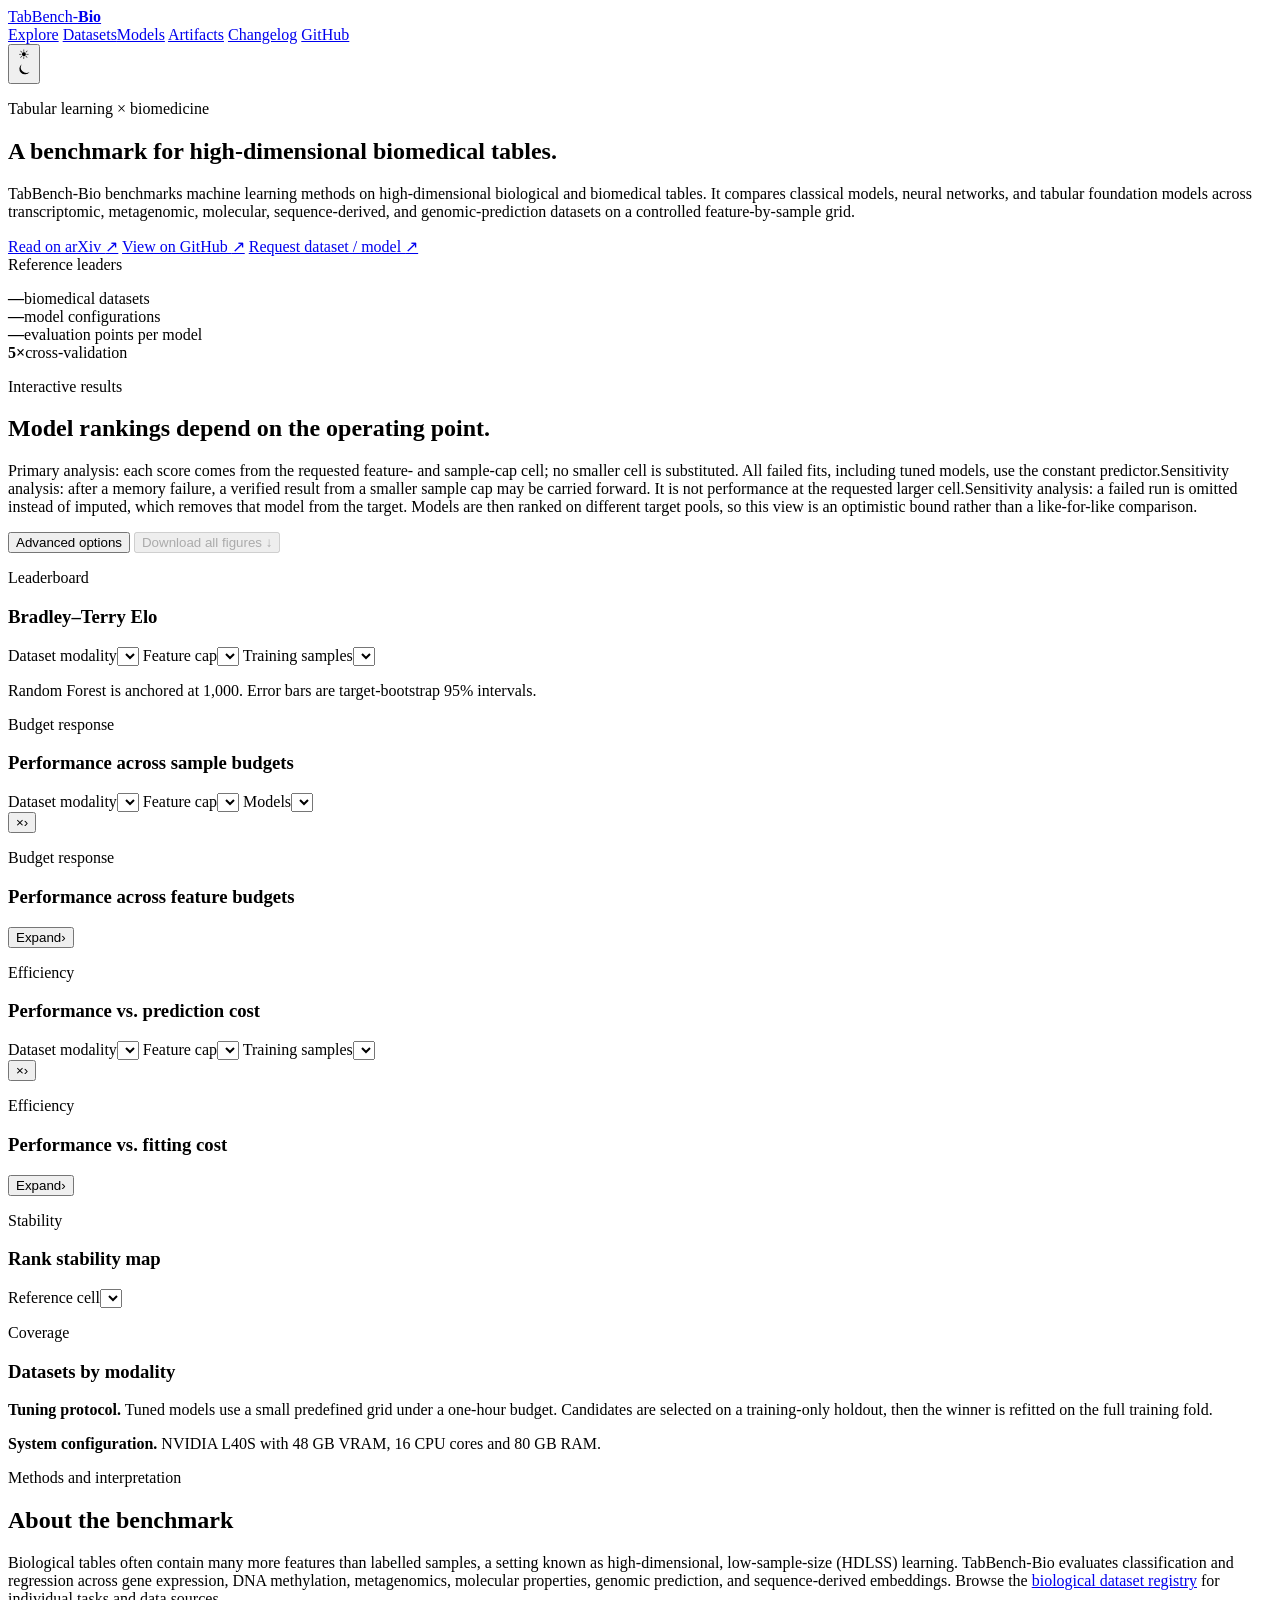
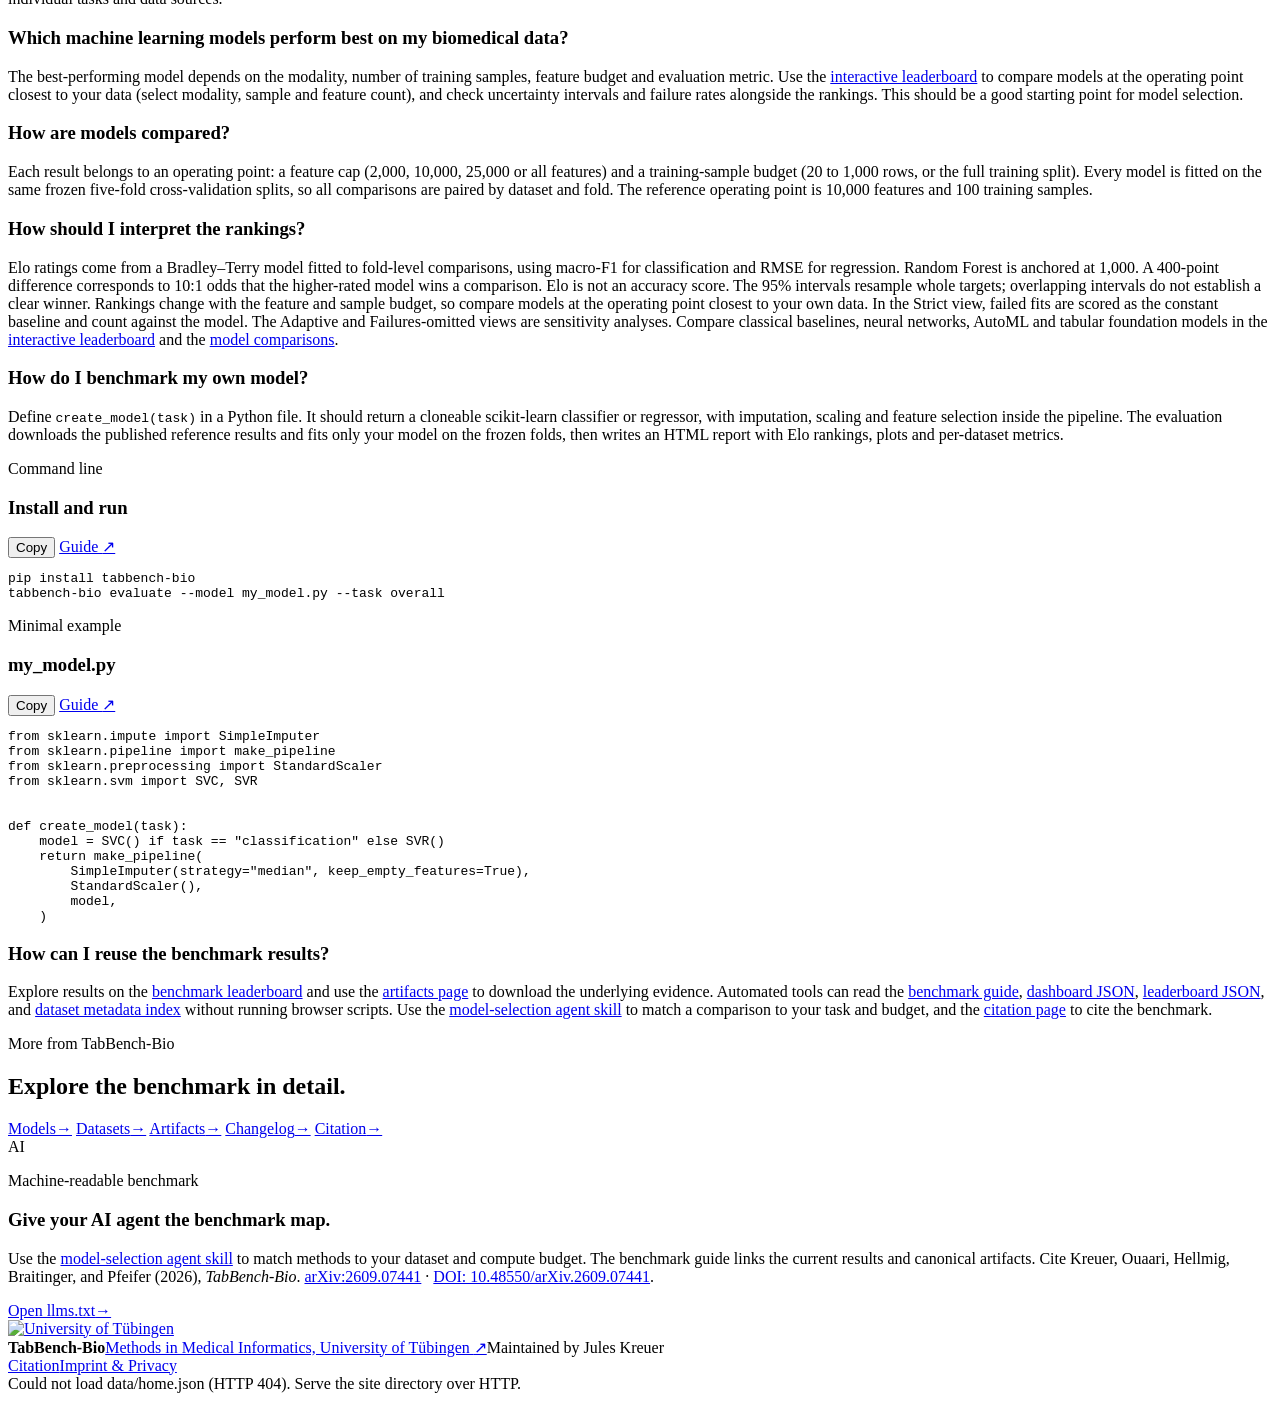
==== src/tabbench_bio/web/index.html @ 3bdc863c "Reduce dashboard downloads and defer chart loading" ====
<!doctype html>
<html lang="en">

<head>
  <meta charset="utf-8">
  <meta name="viewport" content="width=device-width, initial-scale=1">
  <meta name="description"
    content="Which models perform best on biological data? Compare machine learning methods for gene expression and other biomedical tables with TabBench-Bio.">
  <meta name="theme-color" content="#f4f5f1">
  <link rel="canonical" href="https://tabbench-bio.eu/">
  <link rel="alternate" type="application/vnd.sqlite3"
    href="https://github.com/not-a-feature/TabBench-Bio/releases/download/v0.4.0/results.sqlite"
    title="TabBench-Bio results">
  <link rel="alternate" type="text/plain" href="https://tabbench-bio.eu/llms.txt"
    title="TabBench-Bio guide for AI agents">
  <link rel="alternate" type="text/x-citation-cff" href="https://tabbench-bio.eu/CITATION.cff"
    title="TabBench-Bio citation metadata">
  <meta property="og:type" content="website">
  <meta property="og:site_name" content="TabBench-Bio">
  <meta property="og:url" content="https://tabbench-bio.eu/">
  <meta property="og:title" content="TabBench-Bio">
  <meta property="og:description"
    content="Which models perform best on biological data? Compare machine learning methods for gene expression and other biomedical tables with TabBench-Bio.">
  <meta property="og:image" content="https://tabbench-bio.eu/assets/og.png?v=426ed14dd8069be4">
  <meta property="og:image:width" content="1732">
  <meta property="og:image:height" content="908">
  <meta name="twitter:card" content="summary_large_image">
  <meta name="twitter:title" content="TabBench-Bio">
  <meta name="twitter:description"
    content="Which models perform best on biological data? Compare machine learning methods for gene expression and other biomedical tables with TabBench-Bio.">
  <meta name="twitter:image" content="https://tabbench-bio.eu/assets/og.png?v=426ed14dd8069be4">
  <script type="application/ld+json">
    {
      "@context": "https://schema.org",
      "@graph": [
        {
          "@type": "WebSite",
          "@id": "https://tabbench-bio.eu/#website",
          "url": "https://tabbench-bio.eu/",
          "name": "TabBench-Bio",
          "alternateName": "TabBench Bio",
          "description": "Which models perform best on biological data? Compare machine learning methods for gene expression and other biomedical tables with TabBench-Bio.",
          "inLanguage": "en",
          "sameAs": [
            "https://github.com/not-a-feature/TabBench-Bio"
          ]
        },
        {
          "@type": "WebPage",
          "@id": "https://tabbench-bio.eu/#webpage",
          "url": "https://tabbench-bio.eu/",
          "name": "TabBench-Bio",
          "description": "Which models perform best on biological data? Compare machine learning methods for gene expression and other biomedical tables with TabBench-Bio.",
          "isPartOf": {
            "@id": "https://tabbench-bio.eu/#website"
          },
          "inLanguage": "en",
          "keywords": [
            "biological data model comparison",
            "machine learning for gene expression",
            "biomedical tabular learning",
            "tabular foundation models",
            "high-dimensional low-sample-size learning"
          ]
        }
      ]
    }
  </script>
  <title>TabBench-Bio · Benchmark for Biomedical Tabular Data</title>
  <link rel="icon" href="assets/favicon.svg?v=20260821-4" type="image/svg+xml">
  <link rel="preload" href="assets/fonts/AtkinsonHyperlegibleNext-Regular.woff2" as="font" type="font/woff2"
    crossorigin>
  <link rel="preload" href="assets/fonts/AtkinsonHyperlegibleNext-Bold.woff2" as="font" type="font/woff2" crossorigin>
  <link rel="stylesheet" href="style.min.css?v=20261111-toolbar-actions">
  <script defer src="js/analytics.js?v=20260908-optout"></script>
  <script defer src="js/app.js?v=20261123-chart-data"></script>
</head>

<body data-page="home">
  <header class="site-header">
    <a class="wordmark" href="index.html" aria-label="TabBench-Bio home">
      <span class="wordmark-mark" aria-hidden="true"></span>
      <span>TabBench-<strong>Bio</strong></span>
    </a>
    <nav aria-label="Primary navigation">
      <a href="#explore">Explore</a>
      <a href="/datasets/">Datasets</a><a href="/models/">Models</a>
      <a href="artifacts.html">Artifacts</a>
      <a href="changelog.html">Changelog</a>
      <a id="nav-github" href="https://github.com/not-a-feature/TabBench-Bio">GitHub</a>
    </nav>
    <button id="theme-toggle" class="theme-button" type="button" aria-label="Switch to dark theme" aria-pressed="false"
      title="Switch to dark theme">
      <span class="theme-icon theme-icon-sun" aria-hidden="true">☀</span>
      <span class="theme-icon theme-icon-moon" aria-hidden="true"><svg viewBox="0 0 24 24" role="img">
          <path d="M20.7 15.1A8.5 8.5 0 0 1 8.9 3.3 8.5 8.5 0 1 0 20.7 15.1Z"></path>
        </svg></span>
    </button>
  </header>

  <main id="top">
    <section class="hero shell">
      <div class="hero-copy">
        <p class="eyebrow">Tabular learning × biomedicine</p>
        <h1>A benchmark for high-dimensional biomedical tables.</h1>
        <p class="lede">
          TabBench-Bio benchmarks machine learning methods on high-dimensional biological and biomedical tables.
          It compares classical models, neural networks, and tabular foundation models across
          transcriptomic, metagenomic, molecular, sequence-derived, and genomic-prediction datasets on a controlled
          feature-by-sample grid.
        </p>
        <div class="hero-actions">
          <a id="paper-link" class="button button-primary" href="https://arxiv.org/abs/2609.07441">Read on arXiv <span
              aria-hidden="true">↗</span></a>
          <a id="github-link" class="button" href="https://github.com/not-a-feature/TabBench-Bio">View on GitHub <span
              aria-hidden="true">↗</span></a>
          <a id="request-link" class="button"
            href="https://github.com/not-a-feature/TabBench-Bio/issues/new?template=benchmark-request.yml">Request
            dataset / model <span aria-hidden="true">↗</span></a>
        </div>
      </div>
      <aside class="leader-card" aria-labelledby="leader-title">
        <div class="leader-heading">
          <span id="leader-title">Reference leaders</span>
        </div>
        <ol id="podium-list" class="podium-list" aria-label="Top three models at the reference setting"></ol>
        <p id="podium-note" class="podium-note"></p>
      </aside>
    </section>

    <section class="metric-strip shell" aria-label="Benchmark summary">
      <div><strong id="dataset-count">—</strong><span>biomedical datasets</span></div>
      <div><strong id="model-count">—</strong><span>model configurations</span></div>
      <div><strong id="evaluation-points-per-model">—</strong><span>evaluation points per model</span></div>
      <div><strong>5×</strong><span>cross-validation</span></div>
    </section>

    <section id="explore" class="section section-results shell">
      <div class="section-heading">
        <div>
          <p class="eyebrow">Interactive results</p>
          <h2>Model rankings depend on the operating point.</h2>
        </div>
      </div>
      <div class="results-toolbar">
        <div class="analysis-view-control">
          <div class="analysis-view-options" role="group" aria-label="Analysis view" data-advanced-option hidden>
            <button id="view-strict" class="button button-primary" type="button" aria-pressed="true">Strict
              (primary)</button>
            <button id="view-adaptive" class="button" type="button" aria-pressed="false">Adaptive (sensitivity)</button>
            <button id="view-conditional" class="button" type="button" aria-pressed="false">Failures omitted
              (sensitivity)</button>
            <button id="show-all-models" class="button model-visibility-control" type="button" aria-pressed="false">Show
              all models</button>
          </div>
          <p id="analysis-view-note" class="analysis-view-note" aria-live="polite"><span id="analysis-view-note-strict"
              class="is-active" aria-hidden="false">Primary analysis: each score comes from the requested feature- and
              sample-cap cell; no smaller cell is substituted. All failed fits, including tuned models, use
              the constant predictor.</span><span id="analysis-view-note-adaptive" aria-hidden="true">Sensitivity
              analysis: after a memory failure, a verified result from a smaller sample cap may be carried forward. It
              is not performance at the requested larger cell.</span><span id="analysis-view-note-conditional"
              aria-hidden="true">Sensitivity analysis: a failed run is omitted instead of imputed, which removes that
              model from the target. Models are then ranked on different target pools, so this view is an optimistic
              bound rather than a like-for-like comparison.</span></p>
        </div>
        <div class="results-toolbar-actions">
          <button id="advanced-options" class="button" type="button" aria-pressed="false">Advanced options</button>
        <button id="download-all-figures"
          title="Download current chart selections, including collapsed plots, for all three analysis modes with default and all models (PNG and SVG)."
          class="button figure-download-button" type="button" disabled>Download all figures <span
            aria-hidden="true">↓</span></button>
        </div>
      </div>
      <article class="panel panel-main" id="elo-panel">
        <div class="panel-head">
          <div class="panel-title-toggle">
            <div>
              <p class="panel-kicker">Leaderboard</p>
              <h3>Bradley–Terry Elo</h3>
            </div>
          </div>
          <div class="controls">
            <label data-advanced-option hidden>Metric<select id="elo-metric" aria-label="Leaderboard metric"></select></label>
            <label>Dataset modality<select id="elo-domain" aria-label="Elo dataset modality"></select></label>
            <label>Feature cap<select id="elo-cap" aria-label="Feature cap"></select></label>
            <label>Training samples<select id="elo-samples" aria-label="Training samples"></select></label>
          </div>
        </div>
        <div id="elo-content" class="panel-chart-content">
          <div id="elo-chart" class="plot" role="region" aria-label="Interactive Elo leaderboard"></div>
          <p id="elo-metric-note" class="metric-note" hidden>Classification hyperparameter tuning was optimized for
            Macro-F1. Alternative metrics re-rank the same fitted models.</p>
          <div class="chart-foot">
            <div id="family-legend" class="legend"></div>
            <p id="elo-note">Random Forest is anchored at 1,000. Error bars are target-bootstrap 95% intervals.</p>
            <p id="elo-overlap-warning" class="model-card-limit-warning" hidden></p>
            <p id="elo-classification-warning" class="model-card-limit-warning" hidden></p>
          </div>
        </div>
      </article>

      <article class="panel panel-main panel-collapse is-expanded" id="performance-panel">
        <div class="panel-head">
          <div class="panel-title-toggle">
            <div>
              <p class="panel-kicker">Budget response</p>
              <h3>Performance across sample budgets</h3>
            </div>
          </div>
          <div class="controls controls-wide">
            <label>Dataset modality<select id="perf-domain" aria-label="Performance dataset modality"></select></label>
            <label>Feature cap<select id="perf-cap" aria-label="Performance feature cap"></select></label>
            <label>Models<select id="perf-group" aria-label="Model group"></select></label>
            <label class="checkbox-control" data-advanced-option hidden><span>Uncertainty</span><span class="checkbox-row"><input id="perf-ci"
                  type="checkbox">95% CI</span></label>
          </div>
          <button class="panel-toggle" type="button" aria-expanded="true" aria-controls="performance-content"
            aria-label="Close Performance across sample budgets"><span class="panel-toggle-label">×</span><span
              class="collapse-chevron" aria-hidden="true">›</span></button>
        </div>
        <div id="performance-content" class="panel-chart-content">
          <div id="performance-chart" class="plot" role="region" aria-label="Interactive model performance curves">
          </div>
          <p id="performance-note" class="chart-note"></p>
        </div>
      </article>

      <article class="panel panel-main panel-collapse" id="feature-budget-panel">
        <div class="panel-head">
          <div class="panel-title-toggle">
            <div>
              <p class="panel-kicker">Budget response</p>
              <h3>Performance across feature budgets</h3>
            </div>
          </div>
          <div class="controls controls-wide" hidden>
            <label>Dataset modality<select id="feat-domain"
                aria-label="Feature-budget dataset modality"></select></label>
            <label>Training samples<select id="feat-samples"
                aria-label="Feature-budget training samples"></select></label>
            <label>Models<select id="feat-group" aria-label="Feature-budget model group"></select></label>
            <label class="checkbox-control" data-advanced-option hidden><span>Uncertainty</span><span class="checkbox-row"><input id="feat-ci"
                  type="checkbox">95% CI</span></label>
          </div>
          <button class="panel-toggle" type="button" aria-expanded="false" aria-controls="feature-budget-content"><span
              class="panel-toggle-label">Expand</span><span class="collapse-chevron"
              aria-hidden="true">›</span></button>
        </div>
        <div id="feature-budget-content" class="panel-chart-content" hidden>
          <div id="feature-chart" class="plot" role="region"
            aria-label="Interactive model performance across feature budgets"></div>
          <p id="feature-note" class="chart-note"></p>
        </div>
      </article>

      <article class="panel panel-main panel-collapse is-expanded" id="prediction-cost-panel">
        <div class="panel-head compact">
          <div class="panel-title-toggle">
            <div>
              <p class="panel-kicker">Efficiency</p>
              <h3>Performance vs. prediction cost</h3>
            </div>
          </div>
          <div class="controls">
            <label data-advanced-option hidden>Metric<select id="prediction-cost-metric"
                aria-label="Prediction-cost Pareto metric"></select></label>
            <label>Dataset modality<select id="prediction-cost-domain"
                aria-label="Prediction-cost dataset modality"></select></label>
            <label>Feature cap<select id="prediction-cost-cap"
                aria-label="Prediction-cost feature cap"></select></label>
            <label>Training samples<select id="prediction-cost-samples"
                aria-label="Prediction-cost training samples"></select></label>
          </div>
          <button class="panel-toggle" type="button" aria-expanded="true" aria-controls="prediction-cost-content"
            aria-label="Close Performance vs. prediction cost"><span class="panel-toggle-label">×</span><span
              class="collapse-chevron" aria-hidden="true">›</span></button>
        </div>
        <div id="prediction-cost-content" class="panel-chart-content">
          <div id="prediction-cost-chart" class="plot" role="region" aria-label="Performance versus prediction cost">
          </div>
          <p id="prediction-cost-metric-warning" class="model-card-limit-warning" hidden></p>
          <p id="prediction-cost-note" class="chart-note"></p>
        </div>
      </article>

      <article class="panel panel-main panel-collapse" id="fitting-cost-panel">
        <div class="panel-head">
          <div class="panel-title-toggle">
            <div>
              <p class="panel-kicker">Efficiency</p>
              <h3>Performance vs. fitting cost</h3>
            </div>
          </div>
          <div class="controls" hidden>
            <label data-advanced-option hidden>Metric<select id="cost-metric" aria-label="Pareto metric"></select></label>
            <label>Dataset modality<select id="cost-domain" aria-label="Pareto dataset modality"></select></label>
            <label>Feature cap<select id="cost-cap" aria-label="Pareto feature cap"></select></label>
            <label>Training samples<select id="cost-samples" aria-label="Pareto training samples"></select></label>
          </div>
          <button class="panel-toggle" type="button" aria-expanded="false" aria-controls="fitting-cost-content"><span
              class="panel-toggle-label">Expand</span><span class="collapse-chevron"
              aria-hidden="true">›</span></button>
        </div>
        <div id="fitting-cost-content" class="panel-chart-content" hidden>
          <div id="cost-chart" class="plot" role="region" aria-label="Performance versus fitting cost"></div>
          <p id="cost-metric-warning" class="model-card-limit-warning" hidden></p>
          <p id="cost-note" class="chart-note"></p>
        </div>
      </article>

      <div class="panel-grid">
        <article class="panel" id="rank-panel">
          <div class="panel-head compact">
            <div class="panel-title-toggle">
              <div>
                <p class="panel-kicker">Stability</p>
                <h3>Rank stability map</h3>
              </div>
            </div>
            <div class="controls">
              <label>Reference cell<select id="rank-reference"
                  aria-label="Rank stability reference cell"></select></label>
            </div>
          </div>
          <div id="rank-content" class="panel-chart-content">
            <div id="rank-chart" class="plot plot-small" role="region"
              aria-label="Rank stability relative to the selected cell"></div>
            <p id="rank-note" class="chart-note"></p>
          </div>
        </article>
        <article class="panel" id="composition-panel">
          <div class="panel-head compact">
            <div class="panel-title-toggle">
              <div>
                <p class="panel-kicker">Coverage</p>
                <h3>Datasets by modality</h3>
              </div>
            </div>
          </div>
          <div id="composition-content" class="panel-chart-content">
            <div id="composition-chart" class="plot plot-small" role="region"
              aria-label="Dataset composition by modality and task"></div>
          </div>
        </article>
      </div>





      <aside class="metric-note method-note" aria-label="Failure and sensitivity policy">
        <p><strong>Tuning protocol.</strong> Tuned models use a small predefined grid under a one-hour budget.
          Candidates are selected on a training-only holdout, then the winner is refitted on the full training fold.</p>
        <p><strong>System configuration.</strong> NVIDIA L40S with 48 GB VRAM, 16 CPU cores and 80 GB RAM.</p>
      </aside>
    </section>

    <section class="section about-benchmark shell" aria-labelledby="about-title">
      <div class="section-heading">
        <div>
          <p class="eyebrow">Methods and interpretation</p>
          <h2 id="about-title">About the benchmark</h2>
        </div>
      </div>
      <p>Biological tables often contain many more features than labelled samples, a setting known as
        high-dimensional, low-sample-size (HDLSS) learning. TabBench-Bio evaluates classification and regression
        across gene expression, DNA methylation, metagenomics, molecular properties, genomic prediction,
        and sequence-derived embeddings. Browse the <a href="/datasets/">biological dataset registry</a>
        for individual tasks and data sources.</p>
      <h3>Which machine learning models perform best on my biomedical data?</h3>
      <p>The best-performing model depends on the modality, number of training samples, feature
        budget and evaluation metric. Use the <a href="#explore">interactive leaderboard</a> to compare models at the
        operating point closest to your data (select modality, sample and feature count), and check uncertainty
        intervals and failure rates alongside the rankings. This should be a good starting point for model selection.
      </p>
      <h3>How are models compared?</h3>
      <p>Each result belongs to an operating point: a feature cap (2,000, 10,000, 25,000 or all features) and a
        training-sample budget (20 to 1,000 rows, or the full training split). Every model is fitted on the same
        frozen five-fold cross-validation splits, so all comparisons are paired by dataset and fold.
        The reference operating point is 10,000 features and 100 training samples.</p>
      <h3>How should I interpret the rankings?</h3>
      <p>Elo ratings come from a Bradley–Terry model fitted to fold-level comparisons, using macro-F1 for
        classification and RMSE for regression. Random Forest is anchored at 1,000. A 400-point difference
        corresponds to 10:1 odds that the higher-rated model wins a comparison. Elo is not an accuracy score.
        The 95% intervals resample whole targets; overlapping intervals do not establish a clear winner.
        Rankings change with the feature and sample budget, so compare models at the operating point closest
        to your own data. In the Strict view, failed fits are scored as the constant baseline and count against
        the model. The Adaptive and Failures-omitted views are sensitivity analyses. Compare classical
        baselines, neural networks, AutoML and tabular foundation models in the
        <a href="#explore">interactive leaderboard</a> and the <a href="/models/">model comparisons</a>.
      </p>
      <h3>How do I benchmark my own model?</h3>
      <p>Define <code>create_model(task)</code> in a Python file. It should return a cloneable scikit-learn
        classifier or regressor, with imputation, scaling and feature selection inside the pipeline.
        The evaluation downloads the published reference results and fits only your model on the frozen folds,
        then writes an HTML report with Elo rankings, plots and per-dataset metrics.</p>
      <div class="citation-grid code-pair">
        <article class="citation-card" aria-labelledby="run-code-title">
          <div class="citation-card-header">
            <div>
              <p class="panel-kicker">Command line</p>
              <h3 id="run-code-title">Install and run</h3>
            </div>
            <div class="citation-actions">
              <button class="button code-copy" type="button" data-copy-target="run-code">Copy</button>
              <a class="button"
                href="https://github.com/not-a-feature/TabBench-Bio/blob/main/benchmark_my_model/README.md"
                target="_blank" rel="noreferrer">Guide <span aria-hidden="true">↗</span></a>
            </div>
          </div>
          <pre class="citation-code"><code id="run-code">pip install tabbench-bio
tabbench-bio evaluate --model my_model.py --task overall</code></pre>
        </article>
        <article class="citation-card" aria-labelledby="model-code-title">
          <div class="citation-card-header">
            <div>
              <p class="panel-kicker">Minimal example</p>
              <h3 id="model-code-title">my_model.py</h3>
            </div>
            <div class="citation-actions">
              <button class="button code-copy" type="button" data-copy-target="model-code">Copy</button>
              <a class="button"
                href="https://github.com/not-a-feature/TabBench-Bio/blob/main/benchmark_my_model/README.md"
                target="_blank" rel="noreferrer">Guide <span aria-hidden="true">↗</span></a>
            </div>
          </div>
          <pre class="citation-code"><code id="model-code">from sklearn.impute import SimpleImputer
from sklearn.pipeline import make_pipeline
from sklearn.preprocessing import StandardScaler
from sklearn.svm import SVC, SVR


def create_model(task):
    model = SVC() if task == "classification" else SVR()
    return make_pipeline(
        SimpleImputer(strategy="median", keep_empty_features=True),
        StandardScaler(),
        model,
    )</code></pre>
        </article>
      </div>
      <h3>How can I reuse the benchmark results?</h3>
      <p>Explore results on the <a href="#explore">benchmark leaderboard</a> and use the
        <a href="artifacts.html">artifacts page</a> to download the underlying evidence.
        Automated tools can read the <a href="llms.txt">benchmark guide</a>,
        <a href="data/dashboard.json">dashboard JSON</a>, <a href="data/leaderboard.json">leaderboard JSON</a>,
        and <a href="data/datasets/index.json">dataset metadata index</a> without running browser scripts.
        Use the <a href="skill.md">model-selection agent skill</a> to match a comparison to your task and budget,
        and the <a href="citation.html">citation page</a> to cite the benchmark.
      </p>
    </section>

    <section class="section section-muted" aria-labelledby="more-title">
      <div class="shell">
        <div class="section-heading page-links-heading">
          <div>
            <p class="eyebrow">More from TabBench-Bio</p>
            <h2 id="more-title">Explore the benchmark in detail.</h2>
          </div>
        </div>
        <nav class="page-links" aria-label="Benchmark resources">
          <a class="page-link" href="/models/"><span>Models</span><b aria-hidden="true">→</b></a>
          <a class="page-link" href="/datasets/"><span>Datasets</span><b aria-hidden="true">→</b></a>
          <a class="page-link" href="artifacts.html"><span>Artifacts</span><b aria-hidden="true">→</b></a>
          <a class="page-link" href="changelog.html"><span>Changelog</span><b aria-hidden="true">→</b></a>
          <a class="page-link" href="citation.html"><span>Citation</span><b aria-hidden="true">→</b></a>
        </nav>
        <aside class="agent-access" aria-labelledby="agent-access-title">
          <span class="agent-access-mark" aria-hidden="true">AI</span>
          <div class="agent-access-copy">
            <p class="eyebrow">Machine-readable benchmark</p>
            <h3 id="agent-access-title">Give your AI agent the benchmark map.</h3>
            <p>Use the <a href="skill.md">model-selection agent skill</a> to match methods to your dataset and compute
              budget. The benchmark guide links the current results and canonical artifacts. Cite Kreuer, Ouaari,
              Hellmig, Braitinger, and Pfeifer (2026), <em>TabBench-Bio</em>. <a
                href="https://arxiv.org/abs/2609.07441">arXiv:2609.07441</a> · <a
                href="https://doi.org/10.48550/arXiv.2609.07441">DOI: 10.48550/arXiv.2609.07441</a>.</p>
          </div>
          <a class="agent-access-link" href="llms.txt"><span>Open llms.txt</span><b aria-hidden="true">→</b></a>
        </aside>
      </div>
    </section>
  </main>

  <footer>
    <div class="shell footer-inner">
      <div class="footer-identity">
        <a class="university-logo" href="https://uni-tuebingen.de/" target="_blank" rel="noreferrer"
          aria-label="University of Tübingen">
          <img src="assets/university-of-tuebingen.svg" alt="University of Tübingen" loading="lazy" decoding="async">
        </a>
        <div class="footer-copy"><strong>TabBench-Bio</strong><a id="footer-affiliation"
            href="https://uni-tuebingen.de/fakultaeten/mathematisch-naturwissenschaftliche-fakultaet/fachbereiche/informatik/lehrstuehle/methods-in-medical-informatics/"
            target="_blank" rel="noreferrer">Methods in Medical Informatics, University of Tübingen <span
              aria-hidden="true">↗</span></a><span>Maintained by Jules Kreuer</span></div>
      </div>
      <div class="footer-links"><a href="citation.html">Citation</a><a href="imprint.html">Imprint &amp; Privacy</a>
      </div>
    </div>
  </footer>

  <div id="load-error" class="load-error" hidden></div>
</body>

</html>
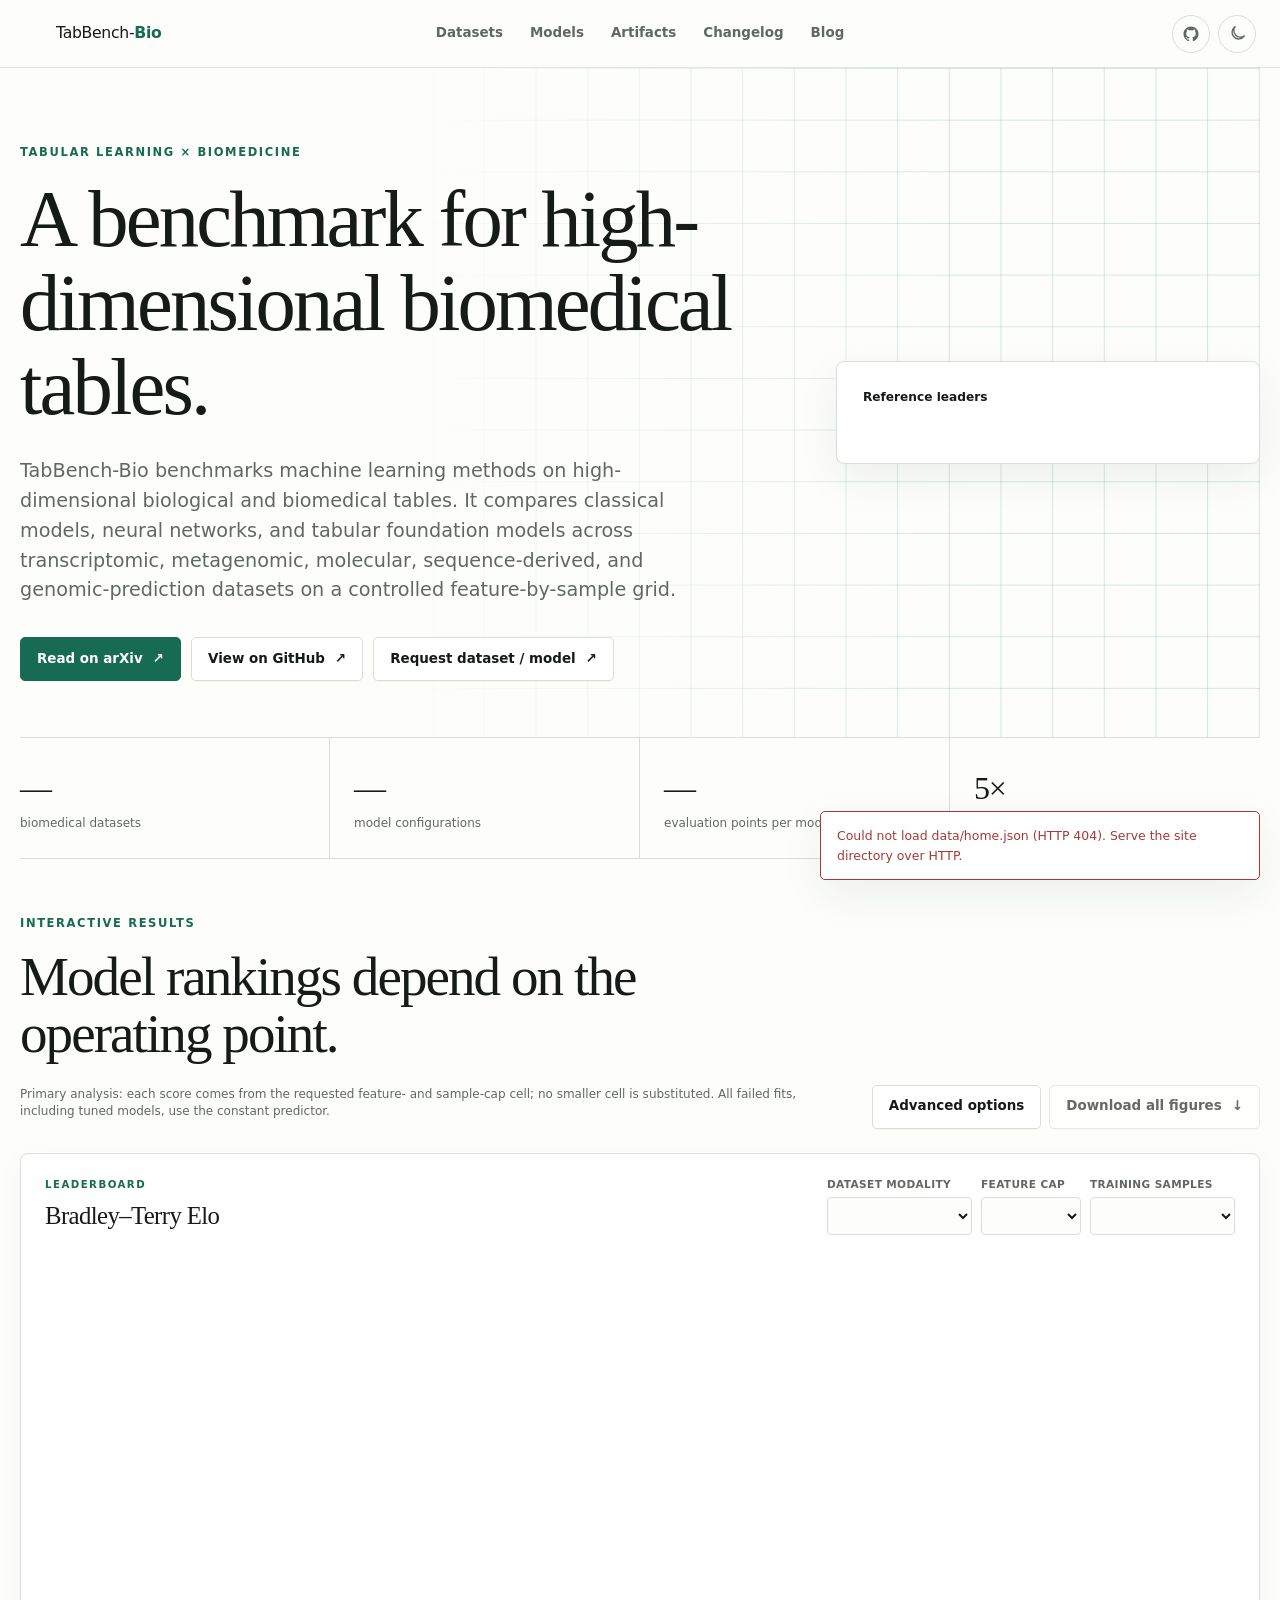
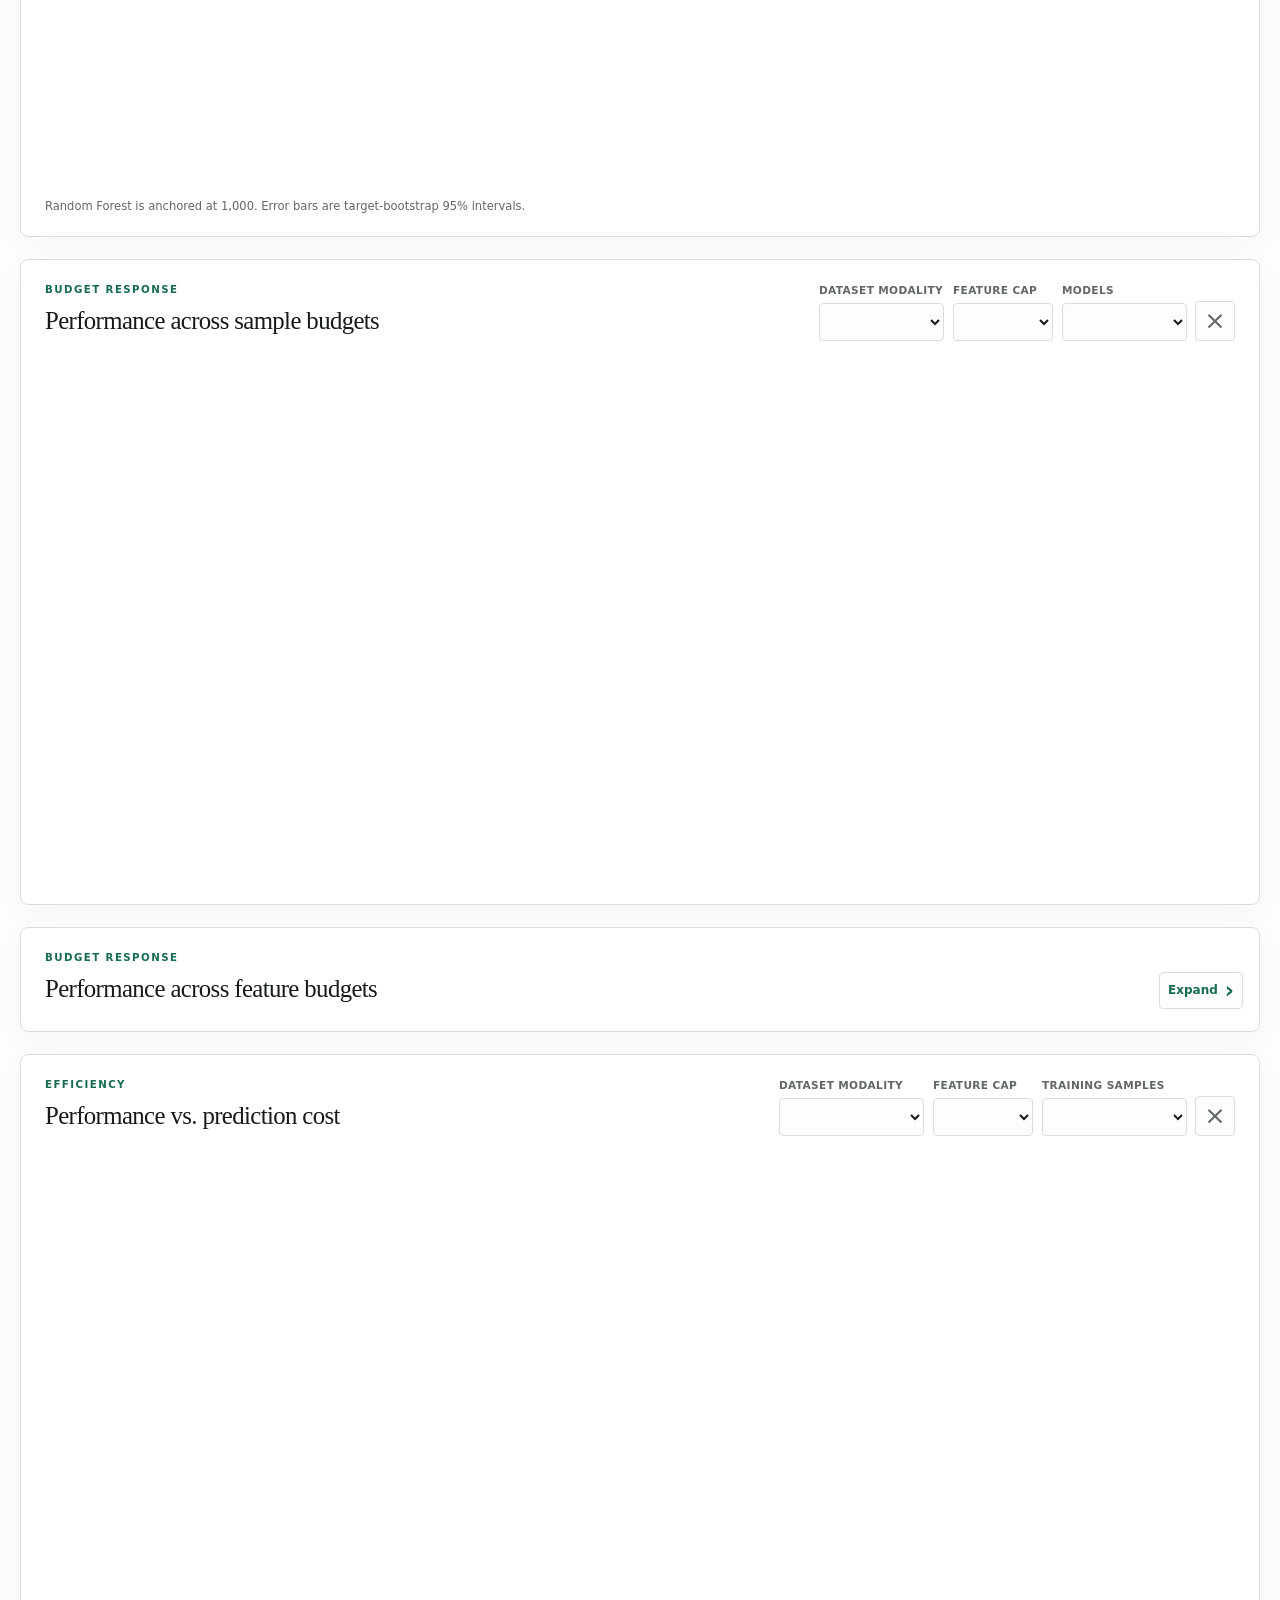
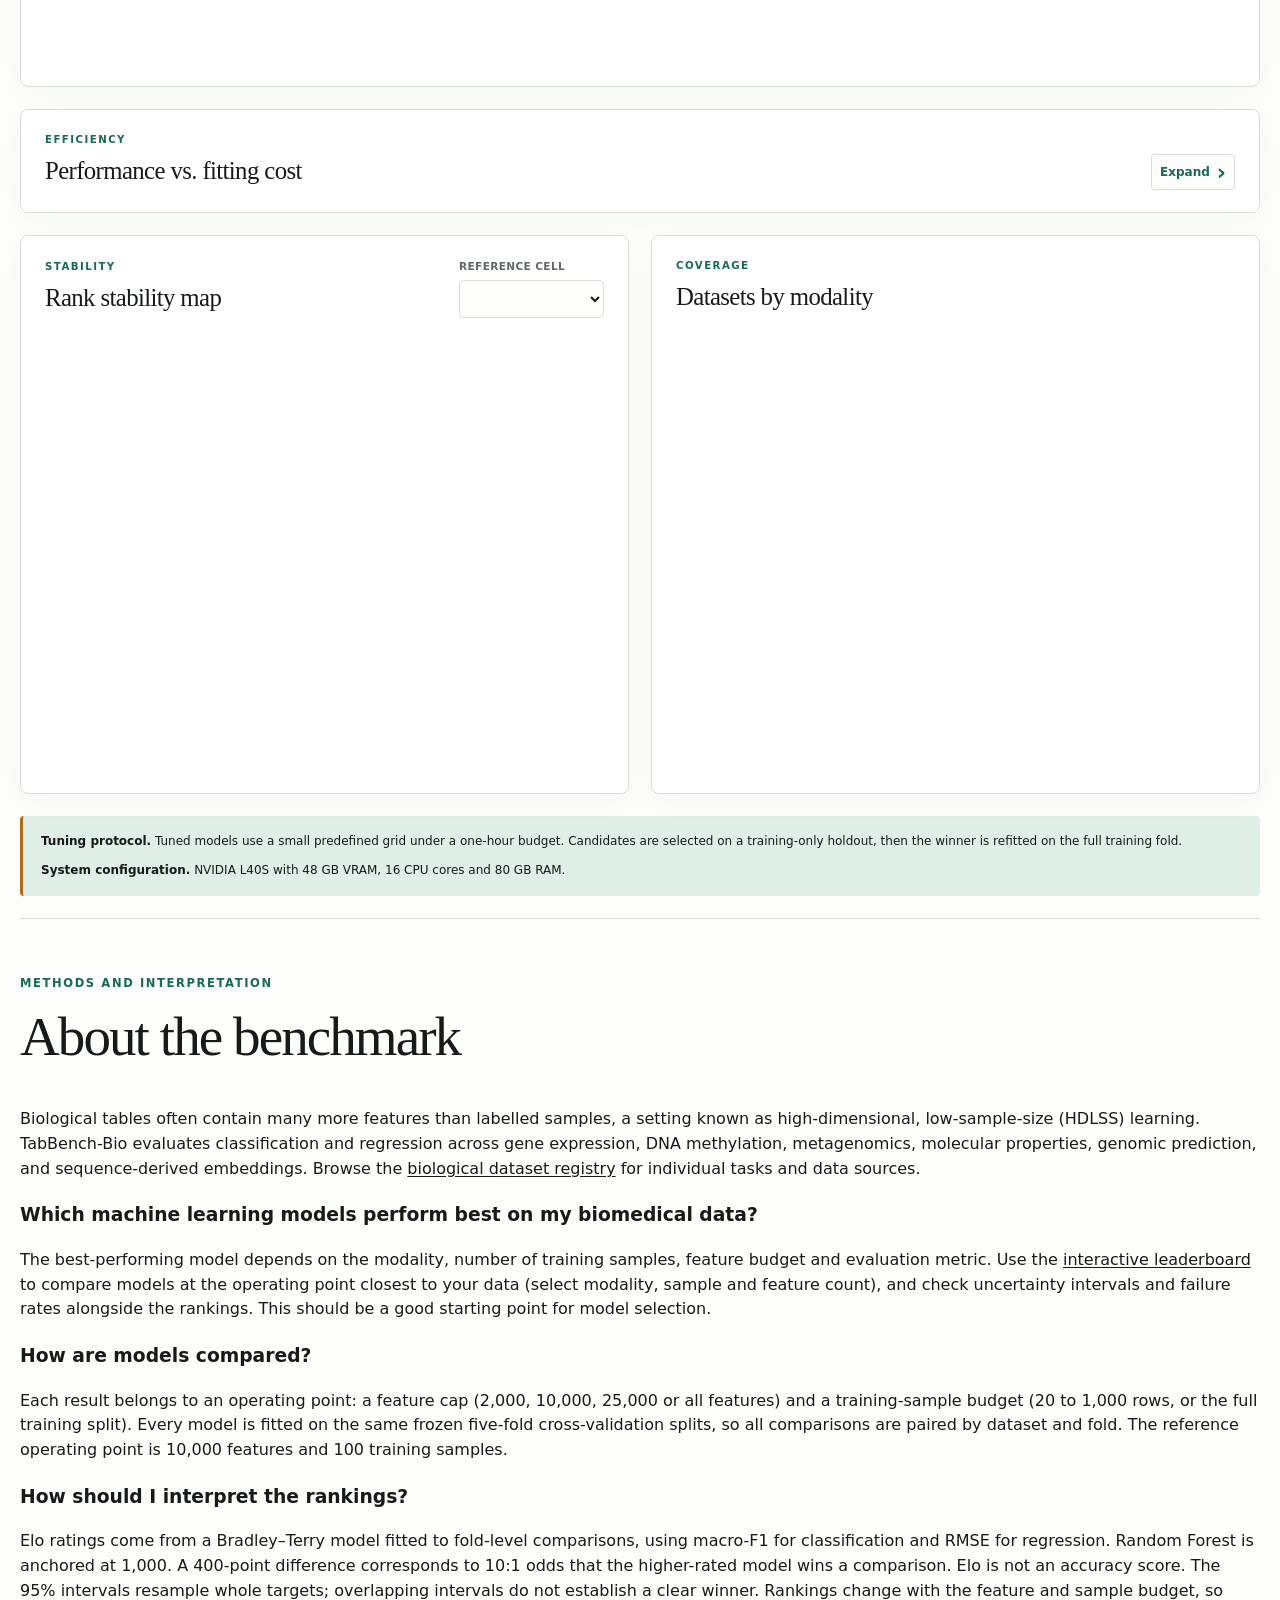
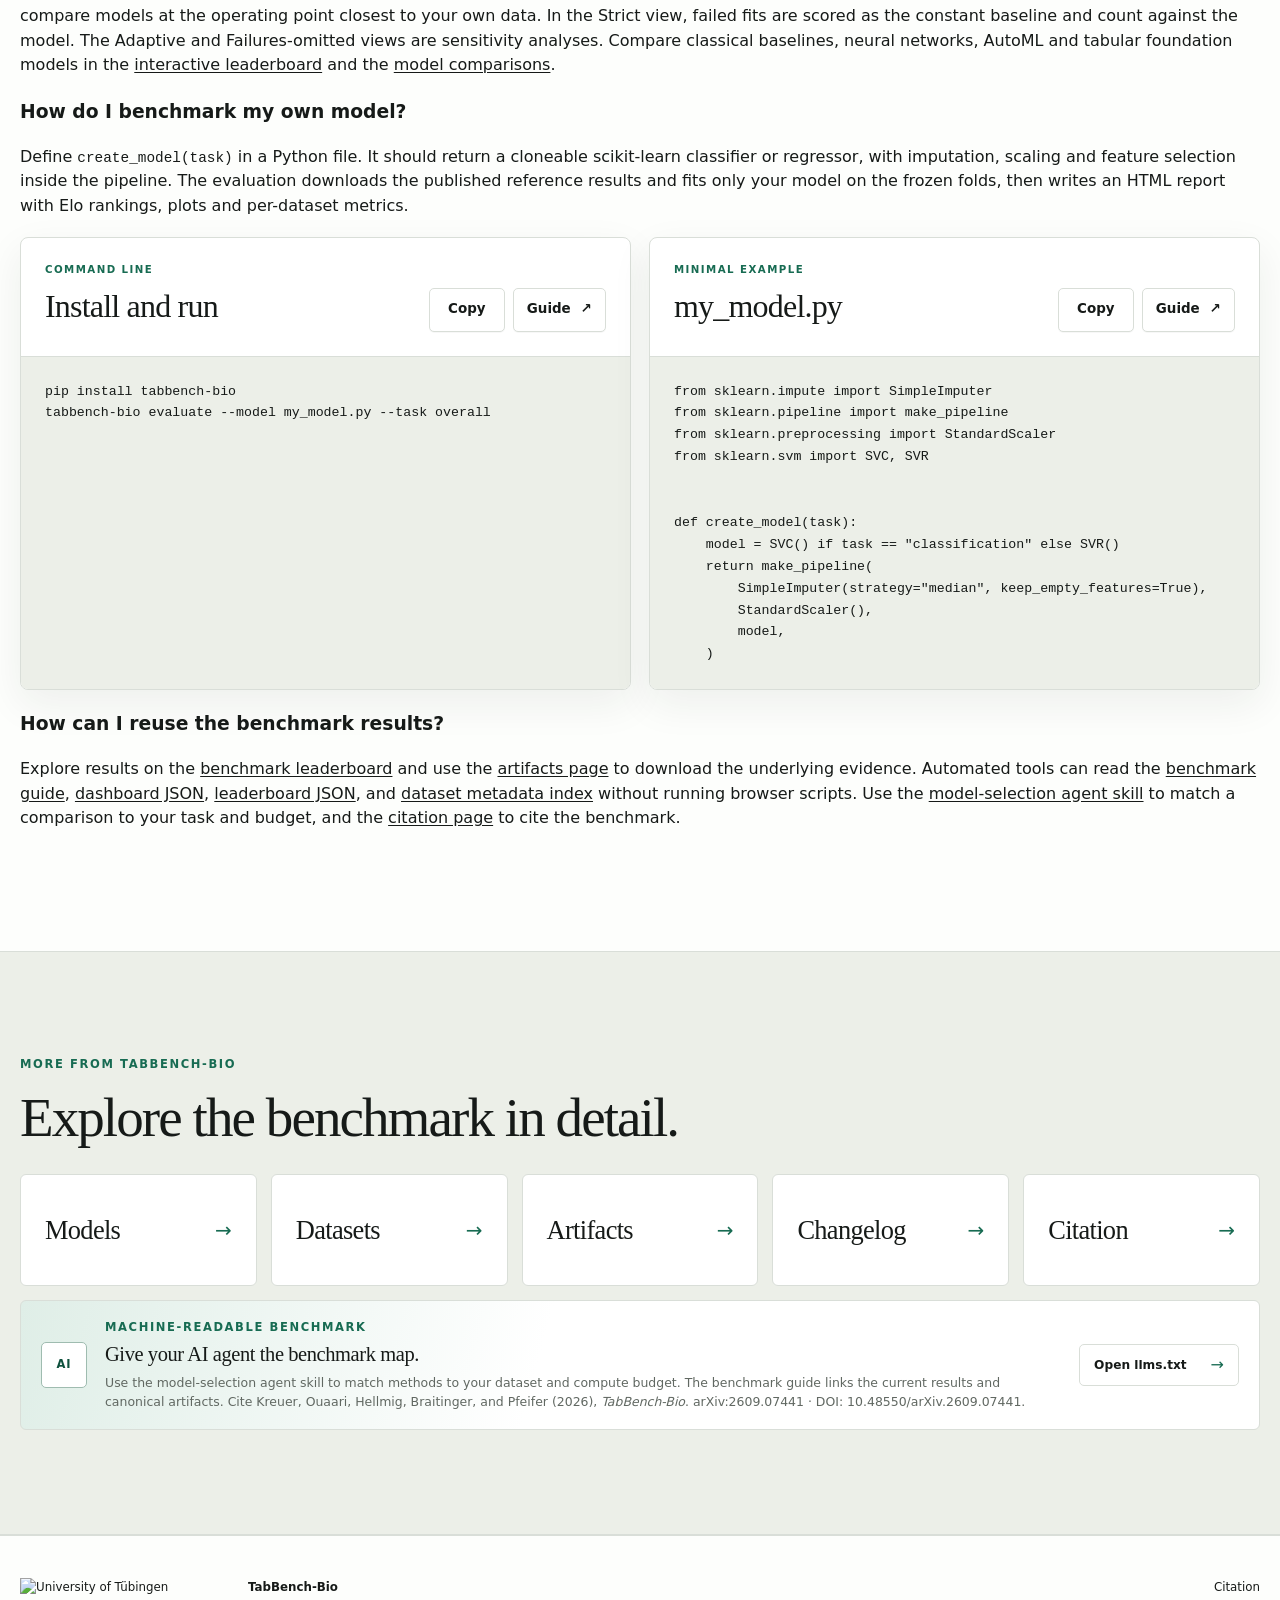
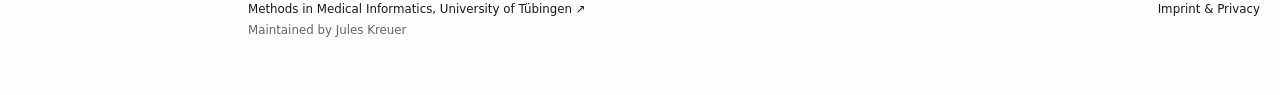
==== commit ffd1ae2b: "Add website blog, model timeline, and header/layout updates" ====
--- a/src/tabbench_bio/web/index.html
+++ b/src/tabbench_bio/web/index.html
@@ -71,9 +71,9 @@
   <link rel="preload" href="assets/fonts/AtkinsonHyperlegibleNext-Regular.woff2" as="font" type="font/woff2"
     crossorigin>
   <link rel="preload" href="assets/fonts/AtkinsonHyperlegibleNext-Bold.woff2" as="font" type="font/woff2" crossorigin>
-  <link rel="stylesheet" href="style.min.css?v=20261111-toolbar-actions">
+  <link rel="stylesheet" href="style.min.css?v=20261124-blog7">
   <script defer src="js/analytics.js?v=20260908-optout"></script>
-  <script defer src="js/app.js?v=20261123-chart-data"></script>
+  <script defer src="js/app.js?v=20261124-blog"></script>
 </head>
 
 <body data-page="home">
@@ -83,19 +83,26 @@
       <span>TabBench-<strong>Bio</strong></span>
     </a>
     <nav aria-label="Primary navigation">
-      <a href="#explore">Explore</a>
       <a href="/datasets/">Datasets</a><a href="/models/">Models</a>
       <a href="artifacts.html">Artifacts</a>
       <a href="changelog.html">Changelog</a>
-      <a id="nav-github" href="https://github.com/not-a-feature/TabBench-Bio">GitHub</a>
+      <a href="/blog/">Blog</a>
     </nav>
-    <button id="theme-toggle" class="theme-button" type="button" aria-label="Switch to dark theme" aria-pressed="false"
-      title="Switch to dark theme">
-      <span class="theme-icon theme-icon-sun" aria-hidden="true">☀</span>
-      <span class="theme-icon theme-icon-moon" aria-hidden="true"><svg viewBox="0 0 24 24" role="img">
-          <path d="M20.7 15.1A8.5 8.5 0 0 1 8.9 3.3 8.5 8.5 0 1 0 20.7 15.1Z"></path>
-        </svg></span>
-    </button>
+    <div class="header-actions">
+      <a id="nav-github" class="header-icon-button" href="https://github.com/not-a-feature/TabBench-Bio"
+        target="_blank" rel="noreferrer" aria-label="TabBench-Bio on GitHub" title="GitHub repository"><svg
+          viewBox="0 0 24 24" aria-hidden="true">
+          <path
+            d="M12 2C6.477 2 2 6.484 2 12.017c0 4.425 2.865 8.18 6.839 9.504.5.092.682-.217.682-.483 0-.237-.008-.868-.013-1.703-2.782.605-3.369-1.343-3.369-1.343-.454-1.158-1.11-1.466-1.11-1.466-.908-.62.069-.608.069-.608 1.003.07 1.53 1.032 1.53 1.032.892 1.53 2.341 1.088 2.91.832.092-.647.35-1.088.636-1.338-2.22-.253-4.555-1.113-4.555-4.951 0-1.093.39-1.988 1.029-2.688-.103-.253-.446-1.272.098-2.65 0 0 .84-.27 2.75 1.026A9.564 9.564 0 0 1 12 6.844a9.59 9.59 0 0 1 2.504.337c1.909-1.296 2.747-1.027 2.747-1.027.546 1.379.202 2.398.1 2.651.64.7 1.028 1.595 1.028 2.688 0 3.848-2.339 4.695-4.566 4.943.359.309.678.92.678 1.855 0 1.338-.012 2.419-.012 2.747 0 .268.18.58.688.482A10.02 10.02 0 0 0 22 12.017C22 6.484 17.522 2 12 2Z"></path>
+        </svg></a>
+      <button id="theme-toggle" class="theme-button" type="button" aria-label="Switch to dark theme" aria-pressed="false"
+        title="Switch to dark theme">
+        <span class="theme-icon theme-icon-sun" aria-hidden="true">☀</span>
+        <span class="theme-icon theme-icon-moon" aria-hidden="true"><svg viewBox="0 0 24 24" role="img">
+            <path d="M20.7 15.1A8.5 8.5 0 0 1 8.9 3.3 8.5 8.5 0 1 0 20.7 15.1Z"></path>
+          </svg></span>
+      </button>
+    </div>
   </header>
 
   <main id="top">
--- a/src/tabbench_bio/web/style.min.css
+++ b/src/tabbench_bio/web/style.min.css
@@ -0,0 +1,660 @@
+@font-face {
+font-family: "Atkinson Hyperlegible Next";
+src: url("assets/fonts/AtkinsonHyperlegibleNext-Regular.woff2") format("woff2");
+font-style: normal;
+font-weight: 400;
+font-display: swap;
+}
+@font-face {
+font-family: "Atkinson Hyperlegible Next";
+src: url("assets/fonts/AtkinsonHyperlegibleNext-Bold.woff2") format("woff2");
+font-style: normal;
+font-weight: 700;
+font-display: swap;
+}
+:root {
+color-scheme: light;
+--bg: #f4f5f1;
+--surface: #ffffff;
+--surface-strong: #ecefe8;
+--ink: #161a18;
+--muted: #616862;
+--line: #d9ded8;
+--accent: #176b52;
+--accent-strong: #0e513d;
+--accent-soft: #dfeee7;
+--violet: #7357a8;
+--violet-soft: #e8e2f1;
+--amber: #b46a14;
+--amber-score: #8a4d08;
+--amber-soft: #f3e7d7;
+--red: #a53a37;
+--shadow: 0 14px 40px rgba(24, 38, 31, 0.07);
+--serif: Georgia, "Times New Roman", serif;
+--sans: "Atkinson Hyperlegible Next", ui-sans-serif, system-ui, sans-serif;
+}
+body.dark-theme {
+color-scheme: dark;
+--bg: #101512;
+--surface: #161d19;
+--surface-strong: #1d2721;
+--ink: #edf2ee;
+--muted: #a7b0aa;
+--line: #314039;
+--accent: #75c5a5;
+--accent-strong: #9edabd;
+--accent-soft: #203f33;
+--violet: #b5a0dc;
+--violet-soft: #302746;
+--amber: #e1aa61;
+--amber-score: #e1aa61;
+--amber-soft: #3d2d1d;
+--red: #dd8580;
+--shadow: 0 18px 50px rgba(0, 0, 0, 0.22);
+}
+* { box-sizing: border-box; }
+html { scroll-behavior: smooth; }
+body {
+margin: 0;
+background: var(--bg);
+color: var(--ink);
+font-family: var(--sans);
+font-size: 16px;
+line-height: 1.55;
+text-rendering: optimizeLegibility;
+transition: background 180ms ease, color 180ms ease;
+}
+a { color: inherit; text-decoration: none; }
+button, input, select { font: inherit; }
+.shell { width: min(1280px, calc(100% - 40px)); margin-inline: auto; }
+.site-header {
+position: sticky;
+top: 0;
+z-index: 20;
+min-height: 68px;
+display: grid;
+grid-template-columns: 1fr auto 1fr;
+align-items: center;
+gap: 24px;
+padding: 0 max(24px, calc((100vw - 1280px) / 2));
+border-bottom: 1px solid color-mix(in srgb, var(--line) 78%, transparent);
+background: color-mix(in srgb, var(--bg) 88%, transparent);
+backdrop-filter: blur(18px);
+}
+.wordmark {
+display: inline-flex;
+align-items: center;
+gap: 10px;
+width: max-content;
+font-size: 0.98rem;
+letter-spacing: -0.02em;
+}
+.wordmark strong { color: var(--accent); }
+.wordmark-mark {
+width: 22px;
+height: 22px;
+background: url("assets/favicon.svg") center / contain no-repeat;
+}
+.site-header nav { display: flex; align-items: center; gap: 27px; }
+.site-header nav a {
+color: var(--muted);
+font-size: 0.84rem;
+font-weight: 620;
+transition: color 150ms ease;
+}
+.site-header nav a:hover, .site-header nav a:focus-visible { color: var(--ink); }
+.header-actions {
+justify-self: end;
+display: inline-flex;
+align-items: center;
+gap: 8px;
+}
+.header-icon-button, .theme-button {
+display: grid;
+place-items: center;
+width: 38px;
+height: 38px;
+border: 1px solid var(--line);
+border-radius: 999px;
+padding: 0;
+background: transparent;
+color: var(--muted);
+cursor: pointer;
+font-size: 1.12rem;
+line-height: 1;
+transition: border-color 150ms ease, color 150ms ease;
+}
+.header-icon-button:hover, .header-icon-button:focus-visible,
+.theme-button:hover, .theme-button:focus-visible { border-color: var(--accent); color: var(--accent); }
+.header-icon-button svg { display: block; width: 18px; height: 18px; fill: currentColor; }
+.theme-icon { grid-area: 1 / 1; }
+.theme-icon svg { display: block; width: 19px; height: 19px; fill: none; stroke: currentColor; stroke-width: 1.8; stroke-linecap: round; stroke-linejoin: round; }
+.theme-icon-sun { display: none; }
+body.dark-theme .theme-icon-sun { display: inline; }
+body.dark-theme .theme-icon-moon { display: none; }
+.hero {
+min-height: 580px;
+display: grid;
+grid-template-columns: minmax(0, 1.38fr) minmax(400px, 0.82fr);
+align-items: center;
+gap: clamp(48px, 8vw, 110px);
+padding-block: 76px 56px;
+}
+.eyebrow, .panel-kicker {
+margin: 0 0 15px;
+color: var(--accent);
+font-size: 0.72rem;
+font-weight: 760;
+letter-spacing: 0.14em;
+text-transform: uppercase;
+}
+.hero h1, .section-heading :is(h1,h2) {
+margin: 0;
+font-family: var(--serif);
+font-weight: 500;
+letter-spacing: -0.035em;
+line-height: 1.04;
+}
+.hero h1 { max-width: 820px; font-size: clamp(3.3rem, 6.3vw, 6.15rem); }
+.lede { max-width: 720px; margin: 28px 0 0; color: var(--muted); font-size: clamp(1rem, 1.5vw, 1.2rem); }
+.hero-actions { display: flex; flex-wrap: wrap; gap: 10px; margin-top: 32px; }
+.button {
+display: inline-flex;
+align-items: center;
+justify-content: center;
+gap: 10px;
+min-height: 44px;
+padding: 10px 16px;
+border: 1px solid var(--line);
+border-radius: 7px;
+background: var(--surface);
+color: var(--ink);
+font-size: 0.84rem;
+font-weight: 680;
+box-shadow: 0 1px 0 rgba(0, 0, 0, 0.03);
+transition: transform 150ms ease, border-color 150ms ease, background 150ms ease;
+}
+.button:hover { transform: translateY(-1px); border-color: var(--accent); }
+.button-primary { border-color: var(--accent); background: var(--accent); color: #fff; }
+.button-primary:hover { background: var(--accent-strong); }
+.leader-card {
+position: relative;
+overflow: hidden;
+padding: 26px;
+border: 1px solid var(--line);
+border-radius: 12px;
+background: var(--surface);
+box-shadow: var(--shadow);
+}
+.leader-card::before {
+content: "";
+position: absolute;
+width: 160px;
+height: 160px;
+top: -90px;
+right: -75px;
+border: 25px solid var(--accent-soft);
+border-radius: 50%;
+}
+.leader-heading, .run-strip-heading { position: relative; display: flex; justify-content: space-between; gap: 20px; font-size: 0.76rem; font-weight: 720; }
+.podium-list { position: relative; display: grid; grid-template-columns: repeat(3, minmax(0, 1fr)); align-items: end; gap: 6px; list-style: none; margin: 15px 0 0; padding: 0; }
+.podium-place { display: flex; flex-direction: column; min-width: 0; text-align: center; }
+.podium-place-1 { grid-column: 2; grid-row: 1; }
+.podium-place-2 { grid-column: 1; grid-row: 1; }
+.podium-place-3 { grid-column: 3; grid-row: 1; }
+.podium-contender { display: flex; min-height: 82px; flex-direction: column; justify-content: flex-end; padding-bottom: 8px; }
+.podium-model { min-width: 0; }
+.podium-model strong, .podium-model span { display: block; overflow: hidden; text-overflow: ellipsis; white-space: nowrap; }
+.podium-model strong { color: var(--ink); font-size: 0.7rem; }
+.podium-model span { color: var(--muted); font-size: 0.56rem; }
+.podium-score { margin-top: 5px; text-align: center; }
+.podium-score strong, .podium-score span { display: block; }
+.podium-score strong { font-family: var(--serif); font-size: 1.12rem; font-weight: 500; line-height: 1; }
+.podium-score span { margin-top: 3px; color: var(--muted); font-size: 0.53rem; }
+.podium-step { display: grid; place-items: center; border: 1px solid var(--line); border-bottom: 0; border-radius: 7px 7px 0 0; background: var(--surface-strong); color: var(--muted); font-family: var(--serif); font-size: 1.45rem; }
+.podium-place-1 .podium-score strong { color: var(--accent); }
+.podium-place-2 .podium-score strong { color: var(--violet); }
+.podium-place-3 .podium-score strong { color: var(--amber-score); }
+.podium-place-1 .podium-step { height: 82px; border-color: var(--accent); background: var(--accent-soft); color: var(--accent-strong); }
+.podium-place-2 .podium-step { height: 58px; border-color: var(--violet); background: var(--violet-soft); color: var(--violet); }
+.podium-place-3 .podium-step { height: 40px; border-color: var(--amber); background: var(--amber-soft); color: var(--amber); }
+.podium-note { position: relative; margin: 15px 0 0; color: var(--muted); font-size: 0.67rem; }
+.status-dot { display: inline-flex; align-items: center; gap: 7px; color: var(--muted); font-weight: 570; }
+.status-dot i { width: 7px; height: 7px; border-radius: 50%; background: var(--accent); box-shadow: 0 0 0 4px var(--accent-soft); }
+.progress-track { display: flex; height: 8px; overflow: hidden; border-radius: 999px; background: var(--surface-strong); }
+.progress-track span { display: block; height: 100%; transition: width 400ms ease; }
+.progress-pass { background: var(--accent); }
+.progress-skip { background: var(--violet); }
+.progress-fail { background: var(--red); }
+.progress-labels { display: flex; flex-wrap: wrap; gap: 14px; margin-top: 13px; color: var(--muted); font-size: 0.7rem; }
+.progress-labels span { display: flex; align-items: center; gap: 5px; }
+.progress-labels b { color: var(--ink); font-weight: 690; }
+.key { width: 6px; height: 6px; border-radius: 50%; }
+.key.pass { background: var(--accent); }
+.key.skip { background: var(--violet); }
+.key.fail { background: var(--red); }
+.run-strip { margin-top: 22px; padding: 20px 24px; border: 1px solid var(--line); border-radius: 12px; background: var(--surface); box-shadow: 0 8px 30px rgba(31, 48, 39, 0.035); }
+.run-strip-progress { display: grid; grid-template-columns: auto minmax(260px, 1fr); align-items: center; gap: 26px; margin-top: 16px; }
+.run-percent { display: flex; align-items: baseline; gap: 9px; min-width: 175px; }
+.run-percent strong { font-family: var(--serif); font-size: 2.35rem; font-weight: 500; letter-spacing: -0.045em; line-height: 1; }
+.run-percent span { color: var(--muted); font-size: 0.72rem; }
+.run-bar { min-width: 0; }
+.run-strip .progress-labels { margin-top: 9px; }
+.run-strip > p { margin: 14px 0 0; padding-top: 12px; border-top: 1px solid var(--line); color: var(--muted); font-size: 0.72rem; }
+.metric-strip {
+display: grid;
+grid-template-columns: repeat(4, 1fr);
+border-block: 1px solid var(--line);
+}
+.metric-strip div { display: flex; flex-direction: column; padding: 26px 24px; border-right: 1px solid var(--line); }
+.metric-strip div:first-child { padding-left: 0; }
+.metric-strip div:last-child { border-right: 0; }
+.metric-strip strong { font-family: var(--serif); font-size: 2rem; font-weight: 500; letter-spacing: -0.04em; }
+.metric-strip span { color: var(--muted); font-size: 0.75rem; }
+.section { padding-block: 104px; scroll-margin-top: 66px; }
+#explore { padding-top: 56px; }
+.section-muted { border-block: 1px solid var(--line); background: var(--surface-strong); }
+.section-heading { display: grid; grid-template-columns: 1.45fr 0.65fr; align-items: end; gap: 50px; margin-bottom: 42px; }
+.section-heading :is(h1,h2) { max-width: 780px; font-size: clamp(2.35rem, 4.3vw, 4.25rem); }
+.section-heading > p { margin: 0 0 5px; color: var(--muted); font-size: 0.9rem; }
+.results-toolbar { display: grid; grid-template-columns: minmax(0, 1fr) auto; align-items: start; gap: 24px; margin: -20px 0 24px; }
+.analysis-view-control { display: grid; justify-items: start; gap: 7px; max-width: 760px; }
+.analysis-view-options { display: flex; flex-wrap: wrap; gap: 6px; }
+.analysis-view-note { display: grid; margin: 1px 0 0; color: var(--muted); font-size: 0.75rem; line-height: 1.45; }
+.analysis-view-note span { grid-area: 1 / 1; visibility: hidden; }
+.analysis-view-note span.is-active { visibility: visible; }
+.figure-download-button { cursor: pointer; }
+.figure-download-button:disabled { cursor: wait; opacity: 0.65; transform: none; }
+.page-hero { padding-block: 82px 62px; }
+.page-hero .section-heading { margin-bottom: 0; }
+.page-links-heading { margin-bottom: 28px; }
+.page-links { display: grid; width: 100%; grid-template-columns: repeat(5, minmax(0, 1fr)); gap: 14px; }
+.page-link { display: flex; width: 100%; align-items: center; justify-content: space-between; min-height: 112px; padding: 24px; border: 1px solid var(--line); border-radius: 10px; background: var(--surface); transition: transform 150ms ease, border-color 150ms ease; }
+.page-link:hover, .page-link:focus-visible { transform: translateY(-2px); border-color: var(--accent); }
+.page-link span { font-family: var(--serif); font-size: 1.65rem; letter-spacing: -0.025em; }
+.page-link b { color: var(--accent); font-size: 1.25rem; font-weight: 500; }
+.agent-access { display: grid; grid-template-columns: auto minmax(0, 1fr) auto; align-items: center; gap: 18px; margin-top: 14px; padding: 18px 20px; border: 1px solid var(--line); border-radius: 10px; background: linear-gradient(105deg, var(--accent-soft), var(--surface) 42%); }
+.agent-access-mark { display: grid; width: 46px; height: 46px; place-items: center; border: 1px solid color-mix(in srgb, var(--accent) 30%, var(--line)); border-radius: 9px; background: var(--surface); color: var(--accent-strong); font-size: 0.72rem; font-weight: 800; letter-spacing: 0.08em; }
+.agent-access-copy { min-width: 0; }
+.agent-access-copy .eyebrow { margin-bottom: 2px; }
+.agent-access h3 { margin: 0; font-family: var(--serif); font-size: 1.28rem; font-weight: 500; letter-spacing: -0.02em; }
+.agent-access-copy > p:last-child { margin: 2px 0 0; color: var(--muted); font-size: 0.78rem; }
+.agent-access-link { display: inline-flex; align-items: center; gap: 24px; min-height: 42px; padding: 0 14px; border: 1px solid var(--line); border-radius: 7px; background: var(--surface); color: var(--ink); font-size: 0.76rem; font-weight: 680; white-space: nowrap; transition: border-color 150ms ease, transform 150ms ease; }
+.agent-access-link b { color: var(--accent); font-size: 1rem; font-weight: 500; }
+.agent-access-link:hover, .agent-access-link:focus-visible { transform: translateY(-1px); border-color: var(--accent); }
+:is([data-page="artifacts"], [data-page="changelog"], [data-page="blog"]) main .shell { width: min(860px, calc(100% - 40px)); }
+:is([data-page="changelog"], [data-page="blog"]) .page-hero .section-heading { grid-template-columns: minmax(0, 1fr); }
+[data-page="blog"] main :is(.blog-post-hero, .blog-article).shell { width: min(72ch, calc(100% - 40px)); }
+.changelog { max-width: none; }
+.change-entry { display: grid; grid-template-columns: 130px 1fr; align-items: baseline; gap: 32px; padding: 28px 0; border-top: 1px solid var(--line); }
+.change-entry time { color: var(--muted); font-size: 0.78rem; }
+.change-entry h2 { margin: 0; font-family: var(--serif); font-size: 2rem; font-weight: 500; letter-spacing: -0.025em; }
+.change-entry p { margin: 8px 0 0; color: var(--muted); }
+.blog-list { max-width: none; }
+.blog-entry-title a:hover, .blog-entry-title a:focus-visible { color: var(--accent); }
+.blog-read-more { display: inline-flex; align-items: center; gap: 6px; margin-top: 12px; color: var(--accent-strong); font-size: 0.84rem; font-weight: 680; }
+.blog-read-more:hover, .blog-read-more:focus-visible { text-decoration: underline; text-underline-offset: 2px; }
+.blog-back { display: inline-block; margin-bottom: 20px; color: var(--accent); font-size: 0.88rem; font-weight: 620; }
+.blog-back:hover, .blog-back:focus-visible { text-decoration: underline; text-underline-offset: 2px; }
+.blog-post-hero .section-heading { grid-template-columns: minmax(0, 1fr); }
+.blog-post-hero .section-heading h1 { max-width: 24ch; font-size: clamp(2.1rem, 3.6vw, 3.35rem); line-height: 1.08; }
+.blog-meta { display: flex; flex-wrap: wrap; gap: 8px 18px; margin-top: 18px; color: var(--muted); font-size: 0.82rem; }
+.blog-article :is(h2, h3, p, ul, ol, blockquote, .blog-callout, .blog-figure) { max-width: 72ch; }
+.blog-article h2 { margin: 40px 0 12px; font-family: var(--serif); font-size: 1.85rem; font-weight: 500; letter-spacing: -0.025em; line-height: 1.15; }
+.blog-article h2:first-child { margin-top: 0; }
+.blog-article h3 { margin: 28px 0 10px; font-family: var(--serif); font-size: 1.32rem; font-weight: 500; letter-spacing: -0.02em; line-height: 1.25; }
+.blog-article :is(p, li) { color: var(--ink); line-height: 1.68; }
+.blog-article p { margin: 0; }
+.blog-article p + p, .blog-article ul + p, .blog-article ol + p { margin-top: 14px; }
+.blog-article :is(ul, ol) { margin: 14px 0 0; padding-left: 22px; }
+.blog-article li + li { margin-top: 8px; }
+.blog-article :is(p, li, td, figcaption) a { color: var(--accent-strong); text-decoration: underline; text-underline-offset: 2px; }
+.blog-article :not(pre) > code { padding: 1px 5px; border: 1px solid var(--line); border-radius: 4px; background: var(--surface); color: var(--ink); font-size: 0.88em; }
+.blog-callout { margin: 24px 0; padding: 18px 20px; border: 1px solid var(--line); border-left: 3px solid var(--accent); border-radius: 6px; background: var(--surface); }
+.blog-callout strong { color: var(--ink); }
+.blog-callout p { color: var(--muted); font-size: 0.92rem; }
+.blog-figure { margin: 32px 0; padding: 24px; border: 1px solid var(--line); border-radius: 8px; background: var(--surface); }
+.blog-figure figcaption { margin-top: 14px; color: var(--muted); font-size: 0.8rem; line-height: 1.5; max-width: 78ch; }
+.timeline-scroll { overflow-x: auto; -webkit-overflow-scrolling: touch; }
+.timeline-svg { display: block; width: 100%; max-width: 670px; min-width: 460px; height: auto; font-family: var(--sans); }
+.tl-spine { stroke: var(--line); stroke-width: 2; }
+.tl-stem { stroke: var(--line); stroke-width: 1.5; }
+.tl-dot-violet { fill: var(--violet); stroke: var(--surface); stroke-width: 2.5; }
+.tl-dot-green { fill: var(--accent); stroke: var(--surface); stroke-width: 2.5; }
+.tl-dot-data { fill: var(--amber); stroke: var(--surface); stroke-width: 2; }
+.tl-card-violet { fill: var(--violet-soft); stroke: var(--violet); stroke-width: 1.2; }
+.tl-card-green { fill: var(--accent-soft); stroke: var(--accent); stroke-width: 1.2; }
+.tl-pill-data { fill: var(--amber-soft); stroke: var(--amber); stroke-width: 1.1; }
+.tl-date { fill: var(--muted); font-size: 11px; font-weight: 700; letter-spacing: 0.03em; }
+.tl-date-data { fill: var(--amber-score); font-size: 10.5px; font-weight: 700; }
+.tl-title { fill: var(--ink); font-family: var(--serif); font-size: 14px; font-weight: 600; }
+.tl-model { fill: var(--ink); font-family: var(--serif); font-size: 13.5px; font-weight: 600; }
+.tl-legend-text { fill: var(--muted); font-size: 11px; }
+.blog-post-nav { display: flex; justify-content: space-between; flex-wrap: wrap; gap: 16px; margin-top: 44px; padding-top: 24px; border-top: 1px solid var(--line); }
+.blog-post-nav a { color: var(--accent-strong); font-size: 0.88rem; font-weight: 650; text-decoration: none; }
+.blog-post-nav a:hover, .blog-post-nav a:focus-visible { text-decoration: underline; text-underline-offset: 2px; }
+.legal-copy { max-width: 900px; }
+.legal-copy > section { padding: 28px 0; border-top: 1px solid var(--line); }
+.legal-copy > section:first-child { padding-top: 0; border-top: 0; }
+.legal-copy h3 { margin: 0 0 12px; font-family: var(--serif); font-size: 1.8rem; font-weight: 500; letter-spacing: -0.025em; }
+.legal-copy p, .legal-copy address { max-width: 78ch; margin: 0; color: var(--muted); font-style: normal; }
+.legal-copy p + p, .legal-copy address + p { margin-top: 12px; }
+.legal-copy a { color: var(--accent-strong); text-decoration: underline; text-underline-offset: 2px; }
+.legal-copy code { color: var(--ink); font-size: 0.9em; }
+.legal-copy .legal-updated { margin-top: 20px; font-size: 0.78rem; }
+.legal-copy .legal-action { margin-top: 18px; }
+.citation-grid { display: grid; grid-template-columns: repeat(2, minmax(0, 1fr)); gap: 18px; }
+.citation-card { min-width: 0; overflow: hidden; border: 1px solid var(--line); border-radius: 12px; background: var(--surface); box-shadow: var(--shadow); }
+.citation-card-header { display: flex; align-items: flex-end; justify-content: space-between; gap: 20px; padding: 24px; border-bottom: 1px solid var(--line); }
+.citation-card h3 { margin: 2px 0 0; font-family: var(--serif); font-size: 2rem; font-weight: 500; letter-spacing: -0.025em; }
+.citation-actions { display: flex; gap: 8px; }
+.citation-actions .button { min-width: 76px; padding: 9px 13px; cursor: pointer; }
+.citation-actions .button:disabled { cursor: wait; opacity: 0.55; transform: none; }
+.citation-code { min-height: 430px; max-height: 62vh; margin: 0; overflow: auto; padding: 24px; background: var(--surface-strong); color: var(--ink); font: 0.83rem/1.65 ui-monospace, SFMono-Regular, Consolas, "Liberation Mono", monospace; white-space: pre; tab-size: 2; }
+.citation-status { min-height: 1.5em; margin-top: 16px; color: var(--muted); font-size: 0.82rem; }
+.analytics-consent { position: fixed; right: 20px; bottom: 20px; z-index: 40; display: flex; align-items: center; gap: 24px; max-width: min(680px, calc(100vw - 40px)); padding: 16px 18px; border: 1px solid var(--line); border-radius: 10px; background: var(--surface); box-shadow: var(--shadow); }
+.analytics-consent > div:first-child { display: flex; flex-direction: column; gap: 3px; }
+.analytics-consent strong { color: var(--ink); font-size: 0.82rem; }
+.analytics-consent span { color: var(--muted); font-size: 0.74rem; line-height: 1.45; }
+.analytics-consent span a { color: var(--accent-strong); text-decoration: underline; text-underline-offset: 2px; }
+.analytics-consent-actions { display: flex; flex: 0 0 auto; gap: 8px; }
+.analytics-consent .button { white-space: nowrap; cursor: pointer; }
+.panel {
+overflow: hidden;
+border: 1px solid var(--line);
+border-radius: 12px;
+background: var(--surface);
+box-shadow: 0 8px 30px rgba(31, 48, 39, 0.035);
+}
+.panel-main { margin-top: 22px; }
+.panel-head { display: flex; justify-content: space-between; align-items: end; gap: 24px; padding: 22px 24px 13px; }
+.panel-head.compact { padding-bottom: 0; }
+.panel-kicker { margin-bottom: 4px; font-size: 0.64rem; }
+.panel h3 { margin: 0; font-family: var(--serif); font-size: 1.55rem; font-weight: 500; letter-spacing: -0.025em; }
+.controls { display: flex; align-items: end; gap: 9px; flex-wrap: wrap; justify-content: flex-end; }
+.controls label, .search-label { display: flex; flex-direction: column; gap: 5px; color: var(--muted); font-size: 0.66rem; font-weight: 680; letter-spacing: 0.035em; text-transform: uppercase; }
+.controls select, .search-label input {
+min-width: 145px;
+height: 38px;
+border: 1px solid var(--line);
+border-radius: 6px;
+padding: 0 34px 0 11px;
+background: var(--bg);
+color: var(--ink);
+font-size: 0.79rem;
+font-weight: 560;
+letter-spacing: normal;
+text-transform: none;
+}
+.controls-wide select { min-width: 125px; }
+.controls select[id$="-domain"], .controls select[id$="-group"] { padding-right: 16px; }
+.checkbox-row { display: flex; align-items: center; gap: 6px; min-width: 0; width: fit-content; height: 38px; border: 1px solid var(--line); border-radius: 6px; padding: 0 8px; background: var(--bg); color: var(--ink); font-size: 0.79rem; font-weight: 560; letter-spacing: normal; text-transform: none; cursor: pointer; }
+.checkbox-row input { width: 15px; height: 15px; margin: 0; accent-color: var(--accent); cursor: pointer; }
+select:focus, input:focus { outline: 2px solid color-mix(in srgb, var(--accent) 38%, transparent); outline-offset: 1px; border-color: var(--accent); }
+.plot { min-height: 530px; width: 100%; }
+.plot-small { min-height: 455px; }
+.chart-foot { display: flex; justify-content: space-between; align-items: center; gap: 20px; padding: 8px 24px 20px; }
+.chart-foot p, .chart-note { margin: 0; color: var(--muted); font-size: 0.72rem; }
+.chart-note { padding: 0 24px 20px; }
+.metric-note { margin: 0 24px 4px; padding: 10px 12px; border-left: 3px solid var(--amber); border-radius: 4px; background: var(--accent-soft); color: var(--ink); font-size: 0.75rem; }
+.metric-note[hidden] { display: none; }
+.method-note { margin: 22px 0 0; padding: 16px 18px; line-height: 1.55; }
+.method-note p { margin: 0; }
+.method-note p + p { margin-top: 0.7rem; }
+.legend { display: flex; flex-wrap: wrap; gap: 12px; }
+.legend span { display: inline-flex; align-items: center; gap: 5px; color: var(--muted); font-size: 0.8rem; }
+.legend i { width: 8px; height: 8px; border-radius: 2px; }
+.legend i.legend-hatch { width: 12px; height: 10px; border: 1px solid color-mix(in srgb, var(--ink) 45%, transparent); background: repeating-linear-gradient(135deg, color-mix(in srgb, var(--ink) 65%, transparent) 0 2px, transparent 2px 6px); }
+.model-card { --model-card-negative: #a11e3b; --model-card-positive: #87c9c1; }
+.dark-theme .model-card { --model-card-positive: #236a61; }
+.model-card-head { align-items: center; flex-wrap: wrap; }
+.model-card-title-meta { display: flex; flex-wrap: wrap; gap: 5px 12px; margin-top: 3px; color: var(--muted); font-size: 0.72rem; }
+.model-card-limit-warning { margin: 0 24px 8px; padding: 10px 12px; border-left: 3px solid var(--amber); background: var(--amber-soft); color: var(--amber-score); font-size: 0.76rem; }
+.model-card-limit-warning[hidden] { display: none; }
+.model-card-disclaimer { margin: 0 24px; padding: 11px 13px; border-left: 3px solid var(--accent); background: var(--accent-soft); color: var(--muted); font-size: 0.76rem; }
+.model-card-disclaimer strong { color: var(--ink); }
+.model-card-content { padding: 18px 24px 22px; }
+.model-card-map-title { margin: 0 0 3px; color: var(--ink); font-size: 0.84rem; font-weight: 700; }
+.model-card-caption { margin: 0 0 13px; color: var(--muted); font-size: 0.75rem; }
+.model-card-grid-wrap { overflow-x: auto; padding-bottom: 3px; }
+.model-card-grid { display: grid; grid-template-columns: minmax(160px, 1.35fr) repeat(var(--model-card-sample-count), minmax(76px, 1fr)); gap: 5px; min-width: 740px; }
+.model-card-corner, .model-card-column { min-height: 30px; color: var(--muted); font-size: 0.68rem; font-weight: 680; }
+.model-card-corner { display: flex; align-items: end; }
+.model-card-column { display: grid; place-items: end center; text-align: center; }
+.model-card-row { display: flex; min-height: 49px; align-items: center; color: var(--ink); font-size: 0.76rem; font-weight: 620; }
+.model-card-cell { display: flex; min-height: 49px; flex-direction: column; align-items: center; justify-content: center; border-radius: 5px; font-variant-numeric: tabular-nums; cursor: help; }
+.model-card-cell strong { font-size: 0.82rem; font-weight: 720; }
+.model-card-cell span { margin-top: 1px; font-size: 0.59rem; opacity: 0.78; }
+.model-card-cell-missing { border: 1px dashed var(--line); color: var(--muted); background: transparent; cursor: default; }
+.model-card-foot { display: flex; flex-direction: column; align-items: stretch; gap: 20px; margin-top: 20px; }
+.model-card-legend { display: grid; gap: 10px; width: 100%; min-width: 0; color: var(--muted); font-size: 0.82rem; }
+.model-card-legend span { display: inline-flex; align-items: center; gap: 5px; }
+.model-card-scale { height: 12px; border-radius: 3px; background: linear-gradient(to right in oklab, var(--model-card-negative), var(--surface-strong), var(--model-card-positive)); }
+.model-card-scale-ticks { position: relative; height: 22px; font-variant-numeric: tabular-nums; font-size: 0.75rem; }
+.model-card-scale-ticks span { position: absolute; transform: translateX(-50%); white-space: nowrap; }
+.model-card-scale-ticks span:first-child { transform: none; }
+.model-card-scale-ticks span:last-child { transform: translateX(-100%); }
+.model-card-scale-note { line-height: 1.6; }
+.model-card-key { width: 10px; height: 10px; border-radius: 2px; }
+.model-card-key-missing { border: 1px dashed var(--line); }
+#model-card-summary { max-width: 85ch; margin: 0; color: var(--muted); font-size: 0.82rem; line-height: 1.6; text-align: left; }
+.panel-grid { display: grid; grid-template-columns: 1fr 1fr; gap: 22px; margin-top: 22px; }
+.registry-tools { display: flex; justify-content: space-between; align-items: end; gap: 20px; margin-bottom: 18px; }
+.search-label input { width: min(420px, 80vw); padding-right: 12px; background: var(--surface); }
+#dataset-result-count { color: var(--muted); font-size: 0.76rem; }
+.table-wrap { overflow: auto; max-height: 620px; border: 1px solid var(--line); border-radius: 10px; background: var(--surface); }
+.table-wrap-full { max-height: none; overflow-x: auto; overflow-y: visible; }
+[data-page="datasets"] .dataset-performance-table-wrap { max-height: none; }
+table { width: 100%; border-collapse: collapse; font-size: 0.78rem; }
+th, td { padding: 13px 15px; text-align: left; border-bottom: 1px solid var(--line); vertical-align: top; }
+th { position: sticky; top: 0; z-index: 2; background: var(--surface); color: var(--muted); font-size: 0.66rem; letter-spacing: 0.06em; text-transform: uppercase; }
+tbody tr:last-child td { border-bottom: 0; }
+tbody tr:hover { background: color-mix(in srgb, var(--accent-soft) 42%, transparent); }
+td:first-child { min-width: 270px; }
+.dataset-name { display: block; color: var(--ink); font-weight: 650; }
+.dataset-link:hover, .source-link:hover { color: var(--accent); text-decoration: underline; text-underline-offset: 2px; }
+.dataset-link span, .source-link span { font-size: 0.72em; }
+.source-link { color: var(--muted); font-weight: 650; text-transform: capitalize; }
+.dataset-id { display: block; margin-top: 2px; color: var(--muted); font-family: ui-monospace, SFMono-Regular, Consolas, monospace; font-size: 0.68rem; }
+.tag { display: inline-block; padding: 3px 7px; border: 1px solid var(--line); border-radius: 999px; color: var(--muted); font-size: 0.66rem; white-space: nowrap; }
+.details-button { min-width: 118px; border: 1px solid var(--line); border-radius: 6px; padding: 7px 10px; background: var(--bg); color: var(--ink); cursor: pointer; font: inherit; font-size: 0.72rem; font-weight: 650; }
+.details-button:hover, .details-button:focus-visible { border-color: var(--accent); color: var(--accent); }
+.dataset-detail-row, .dataset-detail-row:hover { background: var(--surface-strong); }
+.dataset-detail-row > td { padding: 0; }
+.dataset-performance { padding: 18px 20px 22px; }
+.dataset-performance-head { display: flex; align-items: baseline; justify-content: space-between; gap: 20px; margin-bottom: 12px; }
+.dataset-performance-head strong { color: var(--ink); font-size: 0.85rem; }
+.dataset-performance-head span { color: var(--muted); font-size: 0.7rem; }
+.dataset-performance-table-wrap { max-height: 420px; overflow: auto; border: 1px solid var(--line); border-radius: 7px; background: var(--surface); }
+.performance-table { font-size: 0.73rem; }
+.performance-table th { background: var(--surface); }
+.performance-table td:first-child { min-width: 190px; }
+.performance-model { color: var(--ink); font-weight: 650; }
+.performance-family { white-space: nowrap; color: var(--muted); }
+.performance-family i { display: inline-block; width: 7px; height: 7px; margin-right: 6px; border-radius: 50%; }
+.performance-value { text-align: right; font-variant-numeric: tabular-nums; }
+.performance-best { color: var(--accent-strong); font-weight: 760; }
+.performance-empty { margin: 0; color: var(--muted); font-size: 0.76rem; }
+.data-grid { display: grid; grid-template-columns: repeat(auto-fit, minmax(260px, 1fr)); gap: 10px; }
+.data-file { display: flex; align-items: center; justify-content: space-between; gap: 20px; min-height: 76px; padding: 13px 15px; border: 1px solid var(--line); border-radius: 8px; background: var(--surface); }
+.data-file:hover { border-color: var(--accent); }
+.data-file-pending { border-style: dashed; opacity: 0.78; }
+.data-file-pending:hover { border-color: var(--line); }
+.data-file strong { display: block; font-size: 0.78rem; font-weight: 650; }
+.data-file span { display: block; margin-top: 2px; color: var(--muted); font-size: 0.66rem; }
+.data-file b { color: var(--accent); font-size: 1.05rem; font-weight: 500; }
+.data-note { margin: 17px 0 0; color: var(--muted); font-size: 0.74rem; }
+footer { padding-block: 42px; border-top: 1px solid var(--line); }
+.footer-inner { display: flex; justify-content: space-between; gap: 40px; color: var(--muted); font-size: 0.74rem; }
+.footer-inner div { display: flex; flex-direction: column; gap: 3px; }
+.footer-inner .footer-identity { flex-direction: row; align-items: flex-start; gap: 18px; }
+.footer-copy { align-items: flex-start; min-width: 0; }
+.university-logo { display: block; flex: 0 0 auto; }
+.university-logo img { display: block; width: 210px; height: auto; }
+.footer-links { align-items: flex-end; text-align: right; }
+.footer-inner strong, .footer-inner a { color: var(--ink); }
+.footer-inner a:hover { color: var(--accent); }
+.load-error { position: fixed; right: 20px; bottom: 20px; max-width: 440px; padding: 14px 16px; border: 1px solid var(--red); border-radius: 8px; background: var(--surface); color: var(--red); box-shadow: var(--shadow); font-size: 0.78rem; z-index: 30; }
+.modebar-container { opacity: 0.25; transition: opacity 150ms ease; }
+.panel:hover .modebar-container { opacity: 0.8; }
+@media (max-width: 980px) {
+.site-header { grid-template-columns: 1fr auto; padding-inline: 20px; }
+.site-header nav { display: none; }
+.hero { grid-template-columns: 1fr; min-height: 0; padding-block: 64px 48px; gap: 40px; }
+.leader-card { width: 100%; max-width: 560px; justify-self: center; }
+.section-heading { grid-template-columns: 1fr; gap: 18px; }
+.panel-grid { grid-template-columns: 1fr; }
+.citation-grid { grid-template-columns: 1fr; }
+.page-links { grid-template-columns: 1fr; }
+.agent-access { grid-template-columns: auto minmax(0, 1fr); }
+.agent-access-link { grid-column: 2; justify-self: start; }
+}
+@media (max-width: 720px) {
+.analytics-consent { left: 16px; right: 16px; bottom: 16px; flex-direction: column; align-items: stretch; max-width: none; }
+.analytics-consent-actions { justify-content: flex-end; }
+.shell { width: min(100% - 28px, 1280px); }
+.hero h1 { font-size: clamp(3rem, 15vw, 4.8rem); }
+.hero-actions { flex-direction: column; align-items: stretch; }
+.button { width: 100%; }
+.analytics-consent-actions .button { width: auto; }
+.results-toolbar { grid-template-columns: 1fr; margin-top: 0; }
+.analysis-view-options { display: grid; grid-template-columns: repeat(auto-fit, minmax(150px, 1fr)); width: 100%; }
+.figure-download-button { margin-top: 0; }
+.metric-strip { grid-template-columns: 1fr 1fr; }
+.metric-strip div { border-bottom: 1px solid var(--line); }
+.metric-strip div:nth-child(2) { border-right: 0; }
+.metric-strip div:nth-child(3), .metric-strip div:nth-child(4) { border-bottom: 0; }
+.metric-strip div:first-child, .metric-strip div:nth-child(3) { padding-left: 8px; }
+.section { padding-block: 76px; }
+.page-hero { padding-block: 62px 46px; }
+.agent-access { grid-template-columns: auto minmax(0, 1fr); padding: 16px; }
+.agent-access-mark { align-self: start; }
+.agent-access-link { grid-column: 1 / -1; justify-content: space-between; width: 100%; }
+.run-strip-progress { grid-template-columns: 1fr; gap: 12px; }
+.change-entry { grid-template-columns: 1fr; gap: 8px; }
+.panel-head { align-items: stretch; flex-direction: column; }
+.controls { display: grid; grid-template-columns: 1fr 1fr; width: 100%; }
+.controls label, .controls select { width: 100%; min-width: 0; }
+.checkbox-row { width: fit-content; }
+.controls-wide label:first-child { grid-column: 1 / -1; }
+.controls-wide label:first-child select { width: 100%; }
+.plot { min-height: 470px; }
+.chart-foot { align-items: flex-start; flex-direction: column; padding: 20px 18px 24px; border-top: 1px solid var(--line); }
+.model-card-limit-warning, .model-card-disclaimer { margin-inline: 18px; }
+.model-card-content { padding-inline: 18px; }
+.model-card-foot { align-items: flex-start; flex-direction: column; }
+.model-card-legend { flex: none; width: 100%; min-width: 0; }
+#model-card-summary { text-align: left; }
+.registry-tools { align-items: stretch; flex-direction: column; gap: 10px; }
+.search-label input { width: 100%; }
+#dataset-result-count { align-self: flex-start; }
+.data-grid { grid-template-columns: 1fr; }
+.footer-inner { flex-direction: column; }
+.footer-links { align-items: flex-start; text-align: left; }
+.footer-inner .footer-identity { gap: 14px; }
+.university-logo img { width: min(180px, 46vw); }
+.dataset-performance-head { align-items: flex-start; flex-direction: column; gap: 3px; }
+}
+@media (prefers-reduced-motion: reduce) {
+html { scroll-behavior: auto; }
+*, *::before, *::after { transition-duration: 0.01ms !important; animation-duration: 0.01ms !important; }
+}
+:root {
+--bg: #fdfefc;
+--serif: Cambria, "Charter", "Bitstream Charter", Georgia, serif;
+}
+.leader-card::before { display: none; }
+.hero { position: relative; isolation: isolate; container-type: inline-size; }
+.hero::before {
+--grid-cell: calc(100cqw / 24);
+content: "";
+position: absolute;
+z-index: -1;
+inset: 0;
+pointer-events: none;
+background-image:
+linear-gradient(to right, color-mix(in srgb, var(--accent) 16%, transparent) 1px, transparent 1px),
+linear-gradient(to bottom, color-mix(in srgb, var(--accent) 16%, transparent) 1px, transparent 1px);
+background-size: var(--grid-cell) var(--grid-cell);
+background-position: -1px 0;
+mask-image: linear-gradient(to right, transparent 30%, #000 75%);
+}
+.leader-card, .panel, .run-strip, .citation-card { border-radius: 8px; }
+.page-link, .agent-access, .table-wrap, .analytics-consent,
+.dataset-exact-scores { border-radius: 6px; }
+.button, .agent-access-link, .dataset-performance-table-wrap,
+.data-file, .load-error, .agent-access-mark { border-radius: 5px; }
+.controls select, .search-label input, .checkbox-row, .details-button,
+.dataset-filters input, .dataset-filters select { border-radius: 4px; }
+.podium-contender { min-height: 112px; padding-bottom: 12px; }
+.podium-model strong { font-size: .88rem; line-height: 1.2; white-space: normal; }
+.podium-model span { font-size: .65rem; white-space: normal; line-height: 1.3; margin-top: 4px; }
+.podium-score strong { font-size: 1.5rem; }
+.podium-score span { font-size: .65rem; }
+.podium-step { border-radius: 4px 4px 0 0; font-size: 1.85rem; }
+.podium-note { font-size: .75rem; }
+@media (max-width: 720px) {
+.hero::before { --grid-cell: calc(100cqw / 12); }
+}
+.panel-title-toggle { display: flex; align-items: center; justify-content: space-between; gap: 18px; min-width: 0; }
+.panel-toggle { display: inline-flex; align-items: center; gap: 7px; padding: 6px 8px; border: 1px solid var(--line); border-radius: 4px; background: var(--bg); color: var(--accent); font: inherit; font-size: 0.75rem; font-weight: 650; cursor: pointer; white-space: nowrap; }
+.panel-toggle:hover { background: var(--accent-soft); }
+.panel-toggle:focus-visible { outline: 2px solid var(--accent); outline-offset: 2px; }
+.collapse-chevron { font-size: 1.4rem; line-height: 1; }
+.panel-toggle[aria-expanded="true"] .collapse-chevron { display: none; }
+.panel-toggle[aria-expanded="true"] { justify-content: center; width: 40px; height: 40px; padding: 0; color: var(--muted); font-size: 1.6rem; font-weight: 400; }
+.panel-collapse .panel-head { display: grid; grid-template-columns: minmax(170px, 1fr) minmax(0, 3fr) auto; gap: 18px 8px; }
+.panel-collapse .panel-head > .panel-toggle { grid-column: 3; align-self: end; }
+.panel-collapse .panel-title-toggle { align-self: center; }
+.panel-collapse:not(.is-expanded) .panel-title-toggle { grid-column: 1 / 3; }
+.panel-collapse:not(.is-expanded) .panel-head { padding-bottom: 22px; }
+.panel-collapse:not(.is-expanded) .panel-title-toggle { flex: 1; }
+.panel-collapse .controls[hidden], .panel-chart-content[hidden] { display: none; }
+.legend i.legend-tuning-change { width: 12px; height: 10px; border: 1px solid var(--muted); background: radial-gradient(var(--ink) 1px, transparent 1px) 0 0 / 4px 4px; }
+.legend i.legend-tuned-elo { width: 7px; height: 7px; margin-inline: 2px; border-radius: 0; background: var(--ink); transform: rotate(45deg); }
+#elo-chart + .metric-note { margin-top: 6px; }
+#family-legend { flex: 1 1 100%; }
+.chart-foot:has(#family-legend) { flex-wrap: wrap; align-items: flex-start; gap: 12px; }
+.chart-foot:has(#family-legend) > p { flex: 1 1 100%; }
+@media (max-width: 720px) {
+.panel-title-toggle { width: 100%; }
+.panel-collapse .panel-head { grid-template-columns: minmax(0, 1fr) auto; gap: 18px 12px; }
+.panel-collapse .panel-head > .panel-title-toggle { grid-column: 1; grid-row: 1; }
+.panel-collapse .panel-head > .panel-toggle { grid-column: 2; grid-row: 1; align-self: start; min-height: 44px; min-width: 44px; }
+.panel-collapse .panel-head > .controls { grid-column: 1 / -1; grid-row: 2; }
+}
+#feature-budget-panel .panel-head { column-gap: 8px; padding-right: 16px; }
+.panel-grid .panel-collapse .panel-head { grid-template-columns: minmax(0, 1fr) auto; }
+.panel-grid .panel-collapse .panel-head > .panel-title-toggle { grid-column: 1; grid-row: 1; }
+.panel-grid .panel-collapse .panel-head > .panel-toggle { grid-column: 2; grid-row: 1; align-self: start; }
+.panel-grid .panel-collapse .panel-head > .controls { grid-column: 1 / -1; grid-row: 2; }
+@media (min-width: 721px) {
+.controls select[id$="-cap"] { width: 100px; min-width: 100px; }
+#feature-budget-panel .panel-head { grid-template-columns: minmax(0, 1fr) auto auto; }
+}
+@media (min-width: 1100px) {
+:is(#performance-panel, #prediction-cost-panel, #fitting-cost-panel) .panel-head { grid-template-columns: max-content minmax(0, 1fr) auto; column-gap: 8px; }
+:is(#performance-panel, #prediction-cost-panel, #fitting-cost-panel) h3 { white-space: nowrap; }
+}
+.model-card-tuning { margin: 12px 24px 0; font-size: 0.76rem; color: var(--muted); }
+.model-card-tuning[hidden] { display: none; }
+.model-card-tuning summary { cursor: pointer; font-weight: 700; color: var(--ink); }
+.model-card-tuning p { margin: 8px 0; }
+.model-card-tuning table { width: 100%; border-collapse: collapse; text-align: left; }
+.model-card-tuning caption { text-align: left; font-weight: 700; color: var(--ink); padding: 8px 0; }
+.model-card-tuning th, .model-card-tuning td { padding: 8px; border-bottom: 1px solid var(--line); vertical-align: top; }
+.model-card-tuning th:first-child, .model-card-tuning td:first-child { width: 90px; }
+.model-grid-param { display: block; overflow-wrap: anywhere; }
+@media (max-width: 700px) { .model-card-tuning { margin-inline: 18px; } }
+.model-visibility-control { align-self: center; white-space: nowrap; }
+.analysis-view-control { max-width: none; }
+.model-selection-controls { justify-content: flex-start; }
+.model-selection-controls .model-visibility-control { align-self: flex-end; height: 38px; min-height: 38px; padding-block: 0; }
+.section.section-results{padding-bottom:0}.section.about-benchmark{margin-top:22px;padding-top:56px;border-top:1px solid var(--line)}.code-pair{margin-top:18px}.code-pair .citation-card{display:flex;flex-direction:column}.code-pair .citation-code{flex:1;min-height:0}.about-benchmark>p a{text-decoration:underline;text-underline-offset:2px}.about-benchmark :not(pre)>code{color:var(--ink);font-size:.9em}
+[data-advanced-option][hidden] { display: none !important; }
+.results-toolbar-actions { display: flex; align-items: start; justify-content: flex-end; flex-wrap: wrap; gap: 8px; }
+.results-toolbar-actions .button { width: auto; }
+@media (max-width: 720px) {
+.blog-figure { padding: 14px; }
+.blog-article h2 { font-size: 1.55rem; }
+}
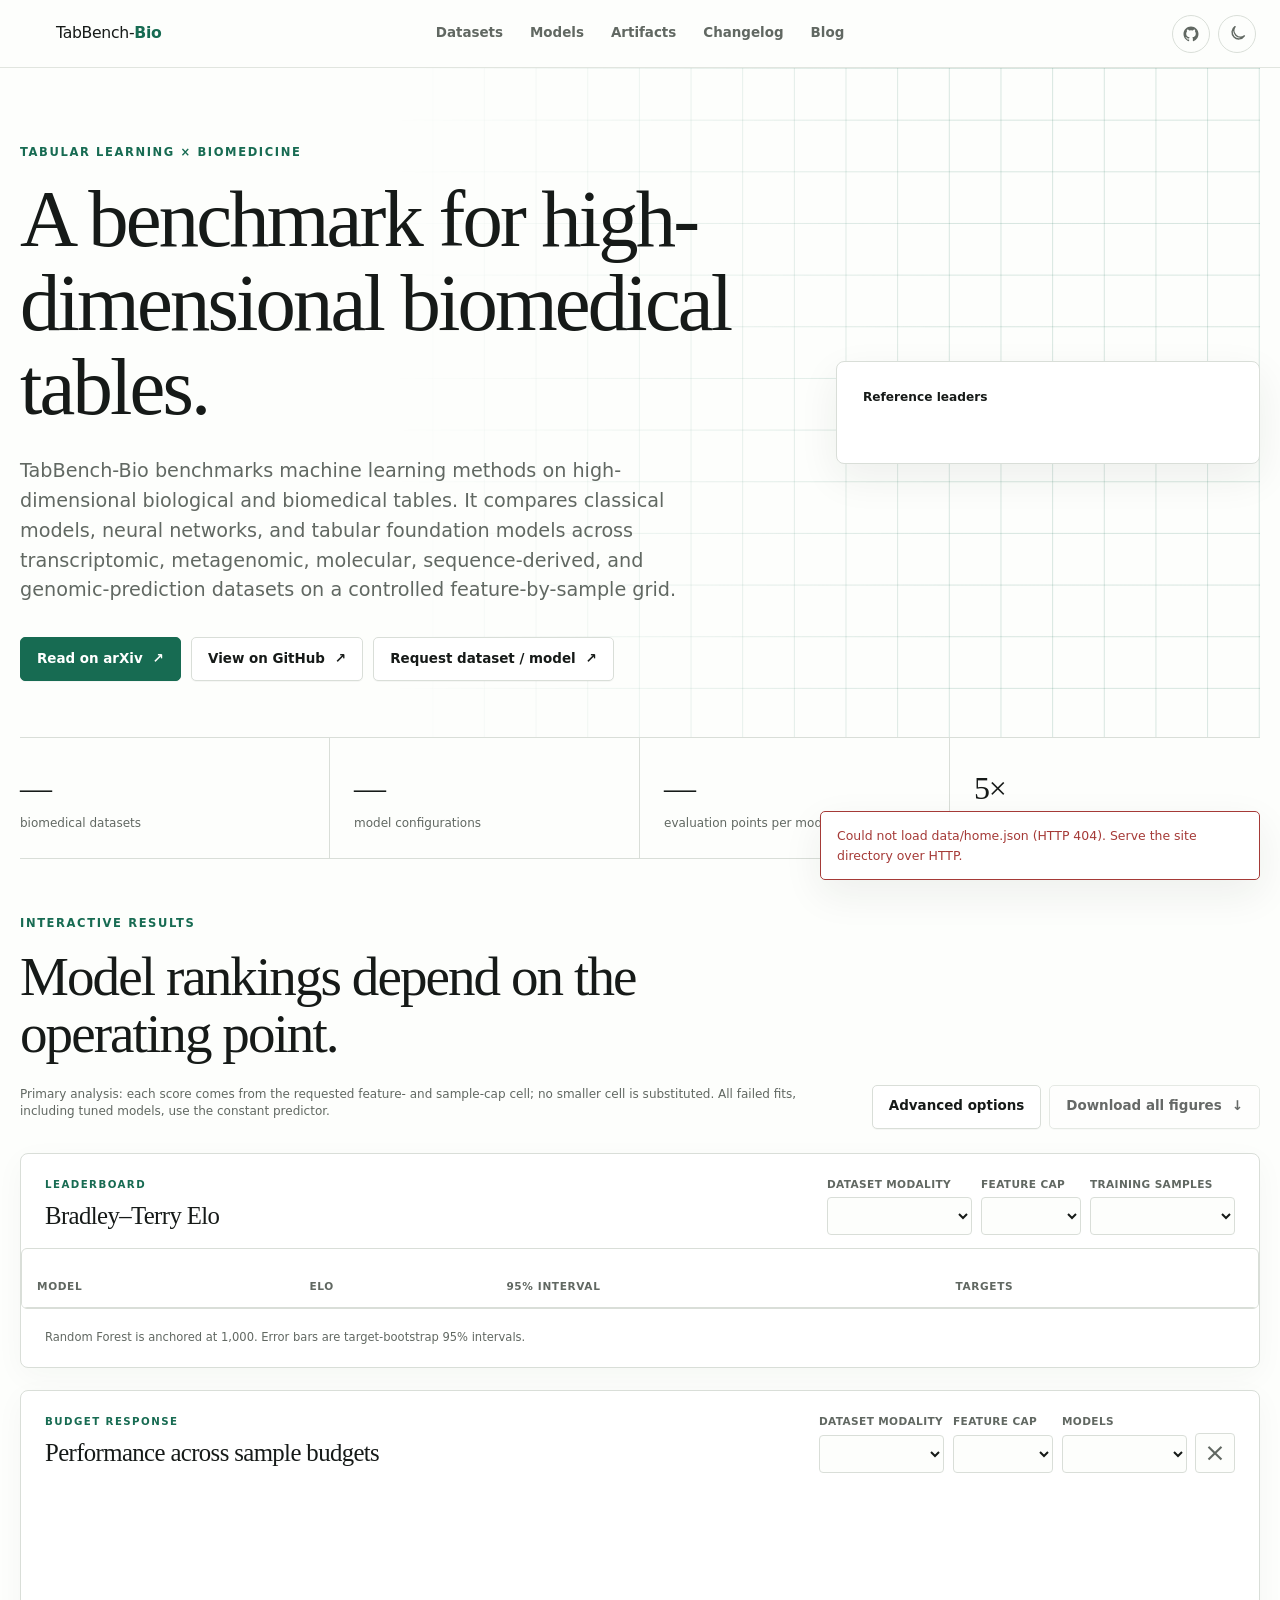
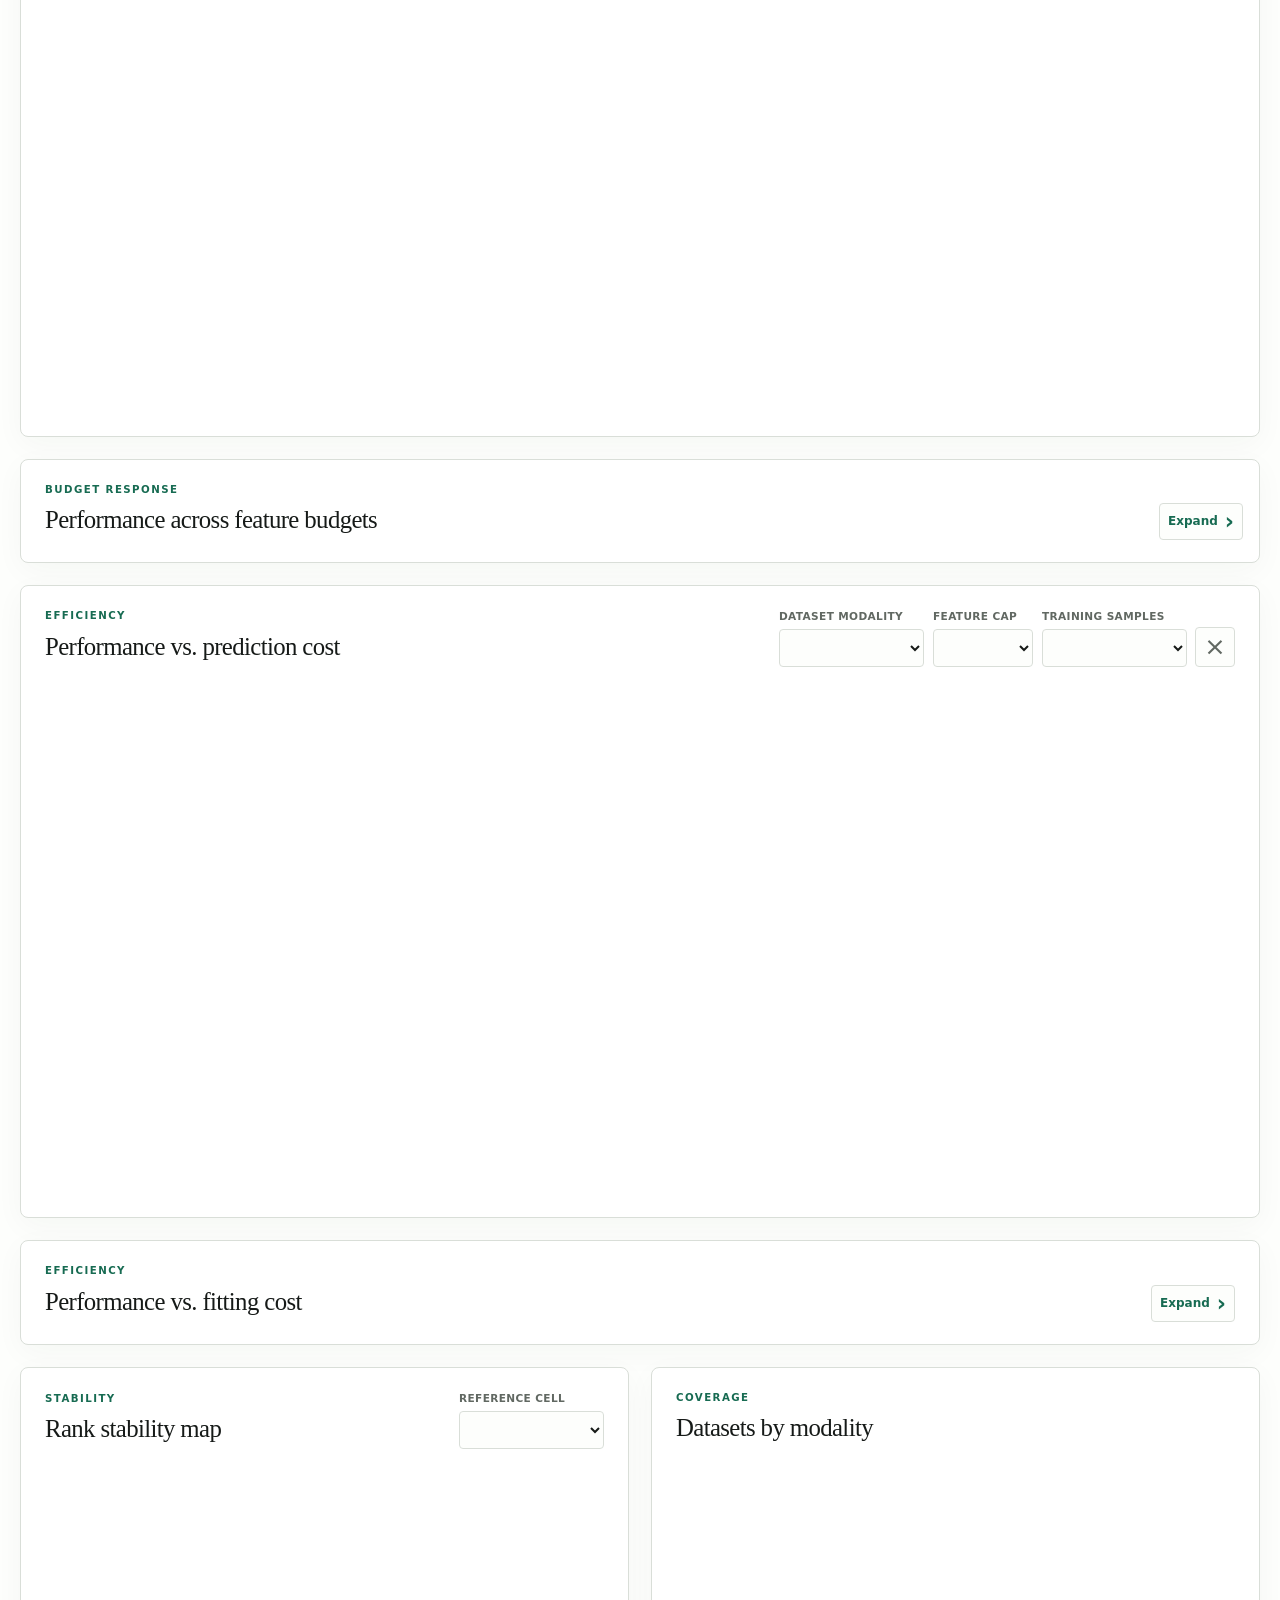
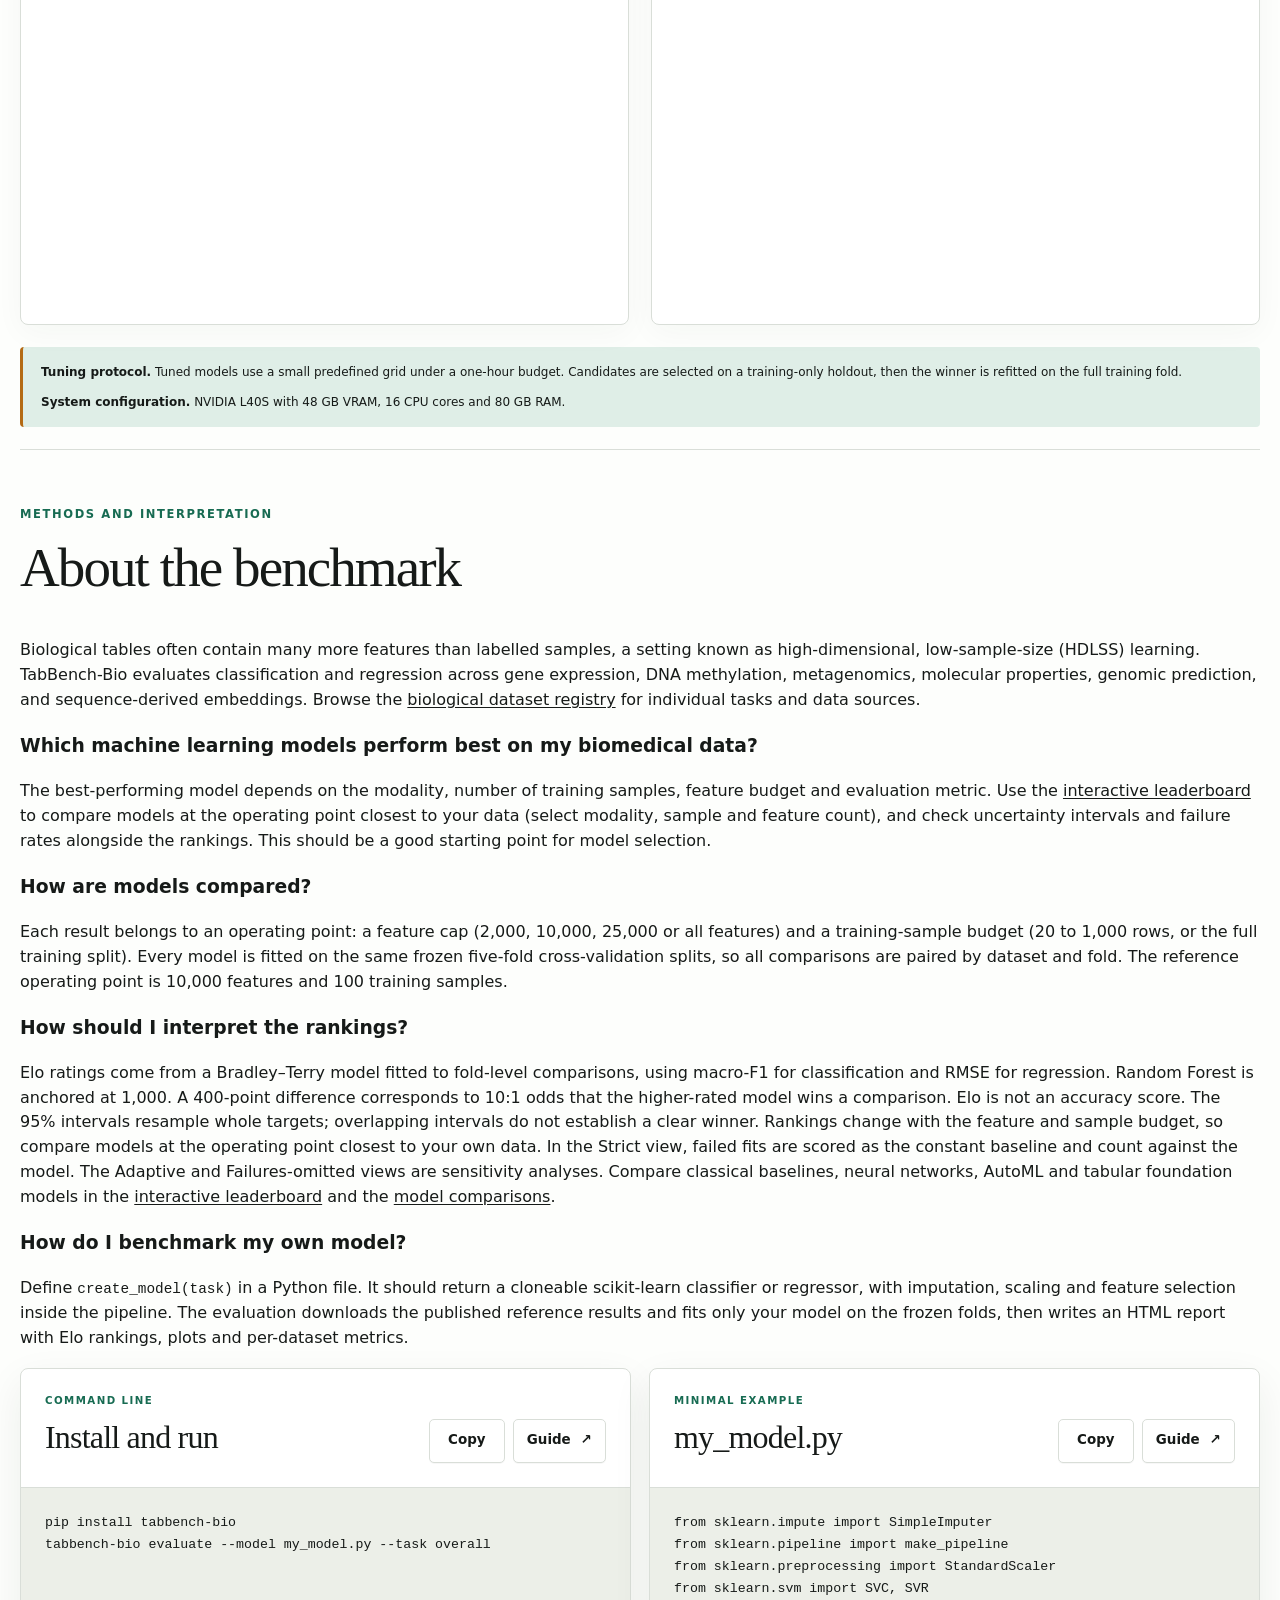
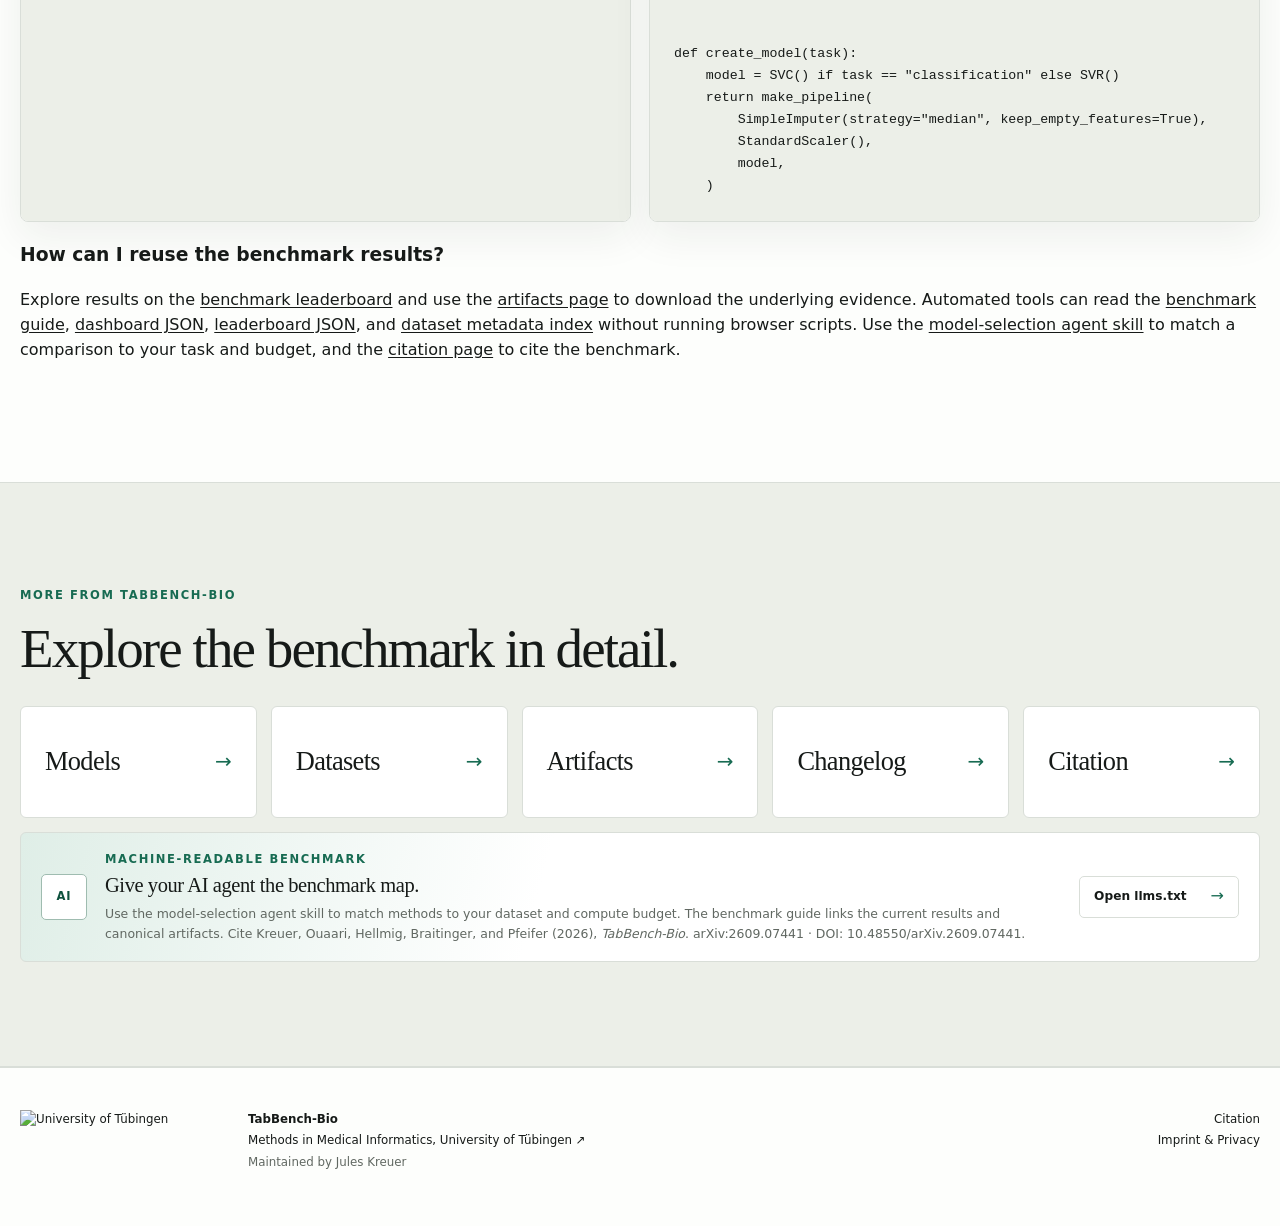
==== commit 1b85c1d2: "Generate a static homepage leaderboard fallback" ====
--- a/src/tabbench_bio/web/index.html
+++ b/src/tabbench_bio/web/index.html
@@ -71,9 +71,9 @@
   <link rel="preload" href="assets/fonts/AtkinsonHyperlegibleNext-Regular.woff2" as="font" type="font/woff2"
     crossorigin>
   <link rel="preload" href="assets/fonts/AtkinsonHyperlegibleNext-Bold.woff2" as="font" type="font/woff2" crossorigin>
-  <link rel="stylesheet" href="style.min.css?v=20261124-blog7">
+  <link rel="stylesheet" href="style.min.css?v=20261125-elo-table">
   <script defer src="js/analytics.js?v=20260908-optout"></script>
-  <script defer src="js/app.js?v=20261124-blog"></script>
+  <script defer src="js/app.js?v=20261125-elo-table"></script>
 </head>
 
 <body data-page="home">
@@ -194,7 +194,16 @@
           </div>
         </div>
         <div id="elo-content" class="panel-chart-content">
-          <div id="elo-chart" class="plot" role="region" aria-label="Interactive Elo leaderboard"></div>
+          <div id="elo-reference-table" class="table-wrap">
+            <table>
+              <caption id="elo-reference-caption"></caption>
+              <thead>
+                <tr><th scope="col">Model</th><th scope="col">Elo</th><th scope="col">95% interval</th><th scope="col">Targets</th></tr>
+              </thead>
+              <tbody id="elo-reference-rows"></tbody>
+            </table>
+          </div>
+          <div id="elo-chart" class="plot" role="region" aria-label="Interactive Elo leaderboard" tabindex="-1"></div>
           <p id="elo-metric-note" class="metric-note" hidden>Classification hyperparameter tuning was optimized for
             Macro-F1. Alternative metrics re-rank the same fitted models.</p>
           <div class="chart-foot">
--- a/src/tabbench_bio/web/style.min.css
+++ b/src/tabbench_bio/web/style.min.css
@@ -283,7 +283,7 @@
 .agent-access-link b { color: var(--accent); font-size: 1rem; font-weight: 500; }
 .agent-access-link:hover, .agent-access-link:focus-visible { transform: translateY(-1px); border-color: var(--accent); }
 :is([data-page="artifacts"], [data-page="changelog"], [data-page="blog"]) main .shell { width: min(860px, calc(100% - 40px)); }
-:is([data-page="changelog"], [data-page="blog"]) .page-hero .section-heading { grid-template-columns: minmax(0, 1fr); }
+:is([data-page="artifacts"], [data-page="changelog"], [data-page="blog"]) .page-hero .section-heading { grid-template-columns: minmax(0, 1fr); }
 [data-page="blog"] main :is(.blog-post-hero, .blog-article).shell { width: min(72ch, calc(100% - 40px)); }
 .changelog { max-width: none; }
 .change-entry { display: grid; grid-template-columns: 130px 1fr; align-items: baseline; gap: 32px; padding: 28px 0; border-top: 1px solid var(--line); }
@@ -613,6 +613,8 @@
 .legend i.legend-tuning-change { width: 12px; height: 10px; border: 1px solid var(--muted); background: radial-gradient(var(--ink) 1px, transparent 1px) 0 0 / 4px 4px; }
 .legend i.legend-tuned-elo { width: 7px; height: 7px; margin-inline: 2px; border-radius: 0; background: var(--ink); transform: rotate(45deg); }
 #elo-chart + .metric-note { margin-top: 6px; }
+#elo-chart:not(.is-ready) { height: 0; min-height: 0; overflow: hidden; visibility: hidden; }
+#elo-reference-caption { padding: 8px 15px; text-align: left; color: var(--muted); }
 #family-legend { flex: 1 1 100%; }
 .chart-foot:has(#family-legend) { flex-wrap: wrap; align-items: flex-start; gap: 12px; }
 .chart-foot:has(#family-legend) > p { flex: 1 1 100%; }
